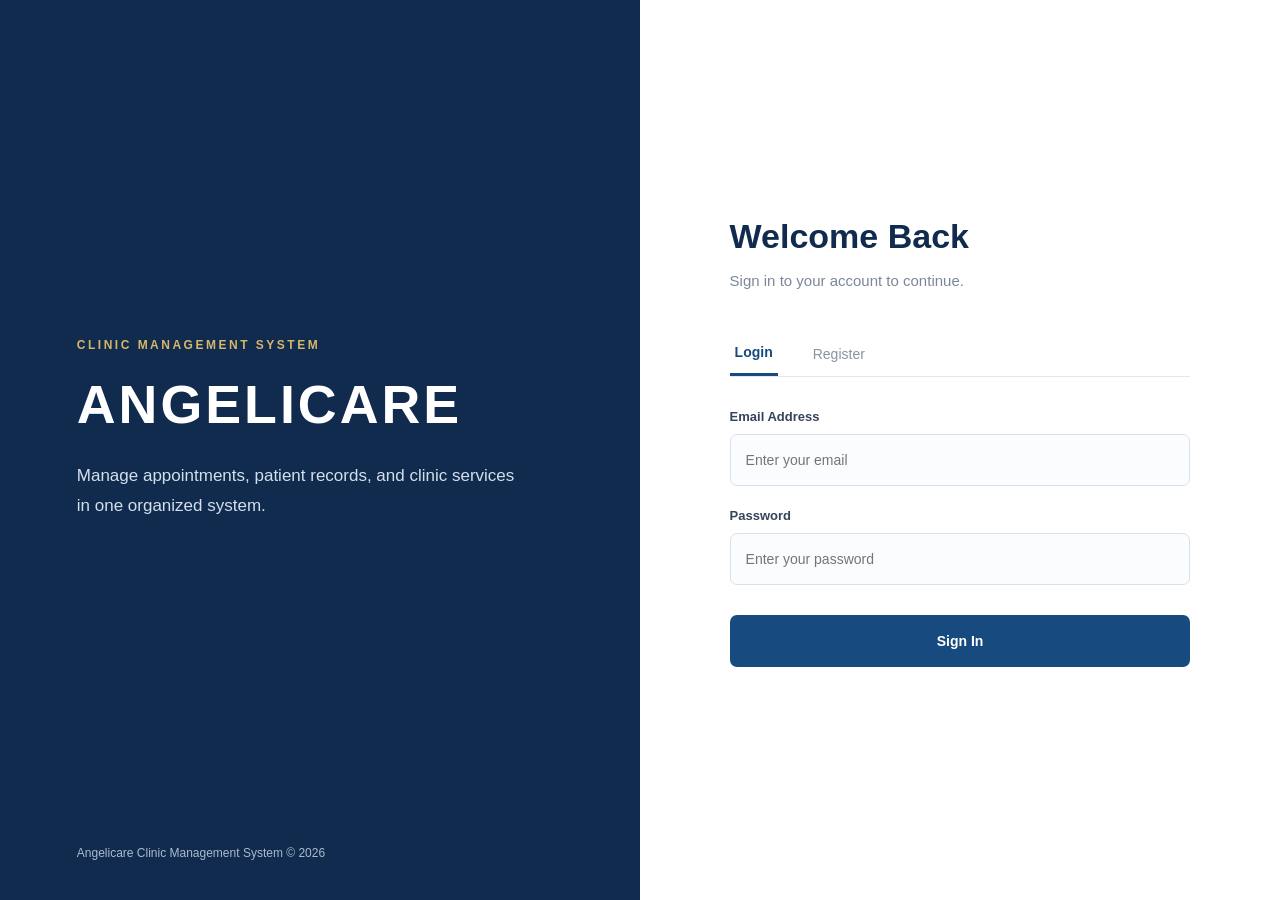
==== Finals_Clinic_System/wwwroot/index.html @ 84b3a0d1 "Create index.html" ====
﻿
<!DOCTYPE html>
<html lang="en">
<head>
    <meta charset="UTF-8">
    <meta name="viewport" content="width=device-width, initial-scale=1.0">
    <title>ANGELICARE | Clinic Management System</title>
    <link rel="stylesheet" href="css/auth.css?v=3">
</head>
<body>

    <main class="auth-container">
        <section class="brand-section">
            <div class="brand-content">
                <p class="brand-label">CLINIC MANAGEMENT SYSTEM</p>
                <h1>ANGELICARE</h1>
                <p class="brand-description">
                    Manage appointments, patient records, and clinic services
                    in one organized system.
                </p>
            </div>

            <p class="brand-footer">
                Angelicare Clinic Management System © 2026
            </p>
        </section>

        <section class="form-section">
            <div class="form-wrapper">

                <div class="form-heading">
                    <h2 id="formTitle">Welcome Back</h2>
                    <p id="formDescription">Sign in to your account to continue.</p>
                </div>

                <div class="form-tabs">
                    <button type="button" id="loginTab" class="tab active">
                        Login
                    </button>
                    <button type="button" id="registerTab" class="tab">
                        Register
                    </button>
                </div>

                <form id="loginForm">
                    <div class="form-group">
                        <label for="loginEmail">Email Address</label>
                        <input type="email"
                               id="loginEmail"
                               placeholder="Enter your email"
                               required>
                    </div>

                    <div class="form-group">
                        <label for="loginPassword">Password</label>
                        <input type="password"
                               id="loginPassword"
                               placeholder="Enter your password"
                               required>
                    </div>

                    <button type="submit" class="submit-button">
                        Sign In
                    </button>
                </form>

                <form id="registerForm" class="hidden">
                    <div class="form-group">
                        <label for="registerName">Full Name</label>
                        <input type="text"
                               id="registerName"
                               placeholder="Enter your full name"
                               required>
                    </div>

                    <div class="form-group">
                        <label for="registerStudentNumber">Student Number</label>
                        <input type="text"
                               id="registerStudentNumber"
                               placeholder="Enter your student number"
                               required>
                    </div>

                    <div class="form-group">
                        <label for="registerEmail">Email Address</label>
                        <input type="email"
                               id="registerEmail"
                               placeholder="Enter your email"
                               required>
                    </div>

                    <div class="form-group">
                        <label for="registerPassword">Password</label>
                        <input type="password"
                               id="registerPassword"
                               placeholder="At least 8 characters"
                               minlength="8"
                               required>
                    </div>

                    <button type="submit" class="submit-button">
                        Create Account
                    </button>
                </form>

                <p id="message" class="message"></p>

            </div>
        </section>
    </main>

    <script src="js/auth.js"></script>
</body>
</html>
---- Finals_Clinic_System/wwwroot/css/auth.css ----
﻿
* {
    margin: 0;
    padding: 0;
    box-sizing: border-box;
    font-family: Arial, Helvetica, sans-serif;
}

html,
body {
    width: 100%;
    min-height: 100%;
}

body {
    background: #ffffff;
    color: #1e293b;
    overflow-x: hidden;
}

.auth-container {
    position: fixed;
    inset: 0;
    display: grid;
    grid-template-columns: 50% 50%;
    width: 100vw;
    height: 100vh;
    height: 100dvh;
    background: #ffffff;
    overflow-y: auto;
    overflow-x: hidden;
}

.brand-section {
    position: relative;
    min-width: 0;
    min-height: 100vh;
    background: #102b4e;
    color: #ffffff;
    display: flex;
    align-items: center;
    justify-content: center;
    padding: 70px clamp(40px, 6vw, 105px) 110px;
}

.brand-content {
    width: 100%;
    max-width: 540px;
}

.brand-label {
    color: #d5b66b;
    font-size: 12px;
    font-weight: bold;
    letter-spacing: 2.5px;
    margin-bottom: 22px;
}

.brand-content h1 {
    font-size: clamp(38px, 4.2vw, 60px);
    font-weight: 700;
    letter-spacing: 3px;
    line-height: 1.15;
    margin-bottom: 25px;
}

.brand-description {
    max-width: 450px;
    color: #d4dfec;
    font-size: 17px;
    line-height: 1.8;
}

.brand-footer {
    position: absolute;
    bottom: 38px;
    left: clamp(40px, 6vw, 105px);
    color: #aabbd0;
    font-size: 12px;
    line-height: 1.5;
}

.form-section {
    min-width: 0;
    min-height: 100vh;
    background: #ffffff;
    display: flex;
    align-items: center;
    justify-content: center;
    padding: 60px clamp(45px, 7vw, 120px);
}

.form-wrapper {
    width: 100%;
    max-width: 465px;
}

.form-heading {
    margin-bottom: 38px;
}

    .form-heading h2 {
        color: #102b4e;
        font-size: 34px;
        font-weight: 700;
        line-height: 1.25;
        margin-bottom: 12px;
    }

    .form-heading p {
        color: #7b8798;
        font-size: 15px;
        line-height: 1.6;
    }

.form-tabs {
    display: flex;
    gap: 30px;
    border-bottom: 1px solid #e2e8f0;
    margin-bottom: 32px;
}

.tab {
    border: none;
    background: transparent;
    padding: 13px 5px;
    color: #8994a4;
    font-size: 14px;
    cursor: pointer;
}

    .tab.active {
        color: #174b80;
        font-weight: bold;
        border-bottom: 3px solid #174b80;
    }

.form-group {
    margin-bottom: 22px;
}

    .form-group label {
        display: block;
        font-size: 13px;
        font-weight: bold;
        color: #34445a;
        margin-bottom: 10px;
    }

    .form-group input {
        width: 100%;
        height: 52px;
        padding: 0 15px;
        border: 1px solid #d8e0e9;
        border-radius: 7px;
        outline: none;
        font-size: 14px;
        color: #1e293b;
        background: #fbfcfe;
        transition: border-color 0.2s, box-shadow 0.2s;
    }

        .form-group input:focus {
            border-color: #285b8e;
            box-shadow: 0 0 0 3px rgba(40, 91, 142, 0.10);
        }

.submit-button {
    width: 100%;
    height: 52px;
    border: none;
    border-radius: 7px;
    background: #174b80;
    color: #ffffff;
    font-size: 14px;
    font-weight: bold;
    cursor: pointer;
    margin-top: 8px;
    transition: background 0.2s;
}

    .submit-button:hover {
        background: #103a66;
    }

    .submit-button:disabled {
        opacity: 0.65;
        cursor: not-allowed;
    }

.message {
    margin-top: 18px;
    font-size: 13px;
    line-height: 1.5;
    text-align: center;
}

    .message.error {
        color: #c0392b;
    }

    .message.success {
        color: #218653;
    }

.hidden {
    display: none !important;
}

@media (max-width: 700px) {
    .auth-container {
        position: relative;
        display: flex;
        flex-direction: column;
        width: 100%;
        height: auto;
        min-height: 100vh;
        overflow: visible;
    }

    .brand-section {
        min-height: 310px;
        padding: 50px 30px 75px;
    }

    .brand-content {
        max-width: 100%;
    }

        .brand-content h1 {
            font-size: 39px;
        }

    .brand-description {
        font-size: 15px;
    }

    .brand-footer {
        left: 30px;
        bottom: 22px;
    }

    .form-section {
        min-height: 550px;
        padding: 50px 30px;
    }

    .form-wrapper {
        max-width: 100%;
    }

    .form-heading h2 {
        font-size: 29px;
    }
}
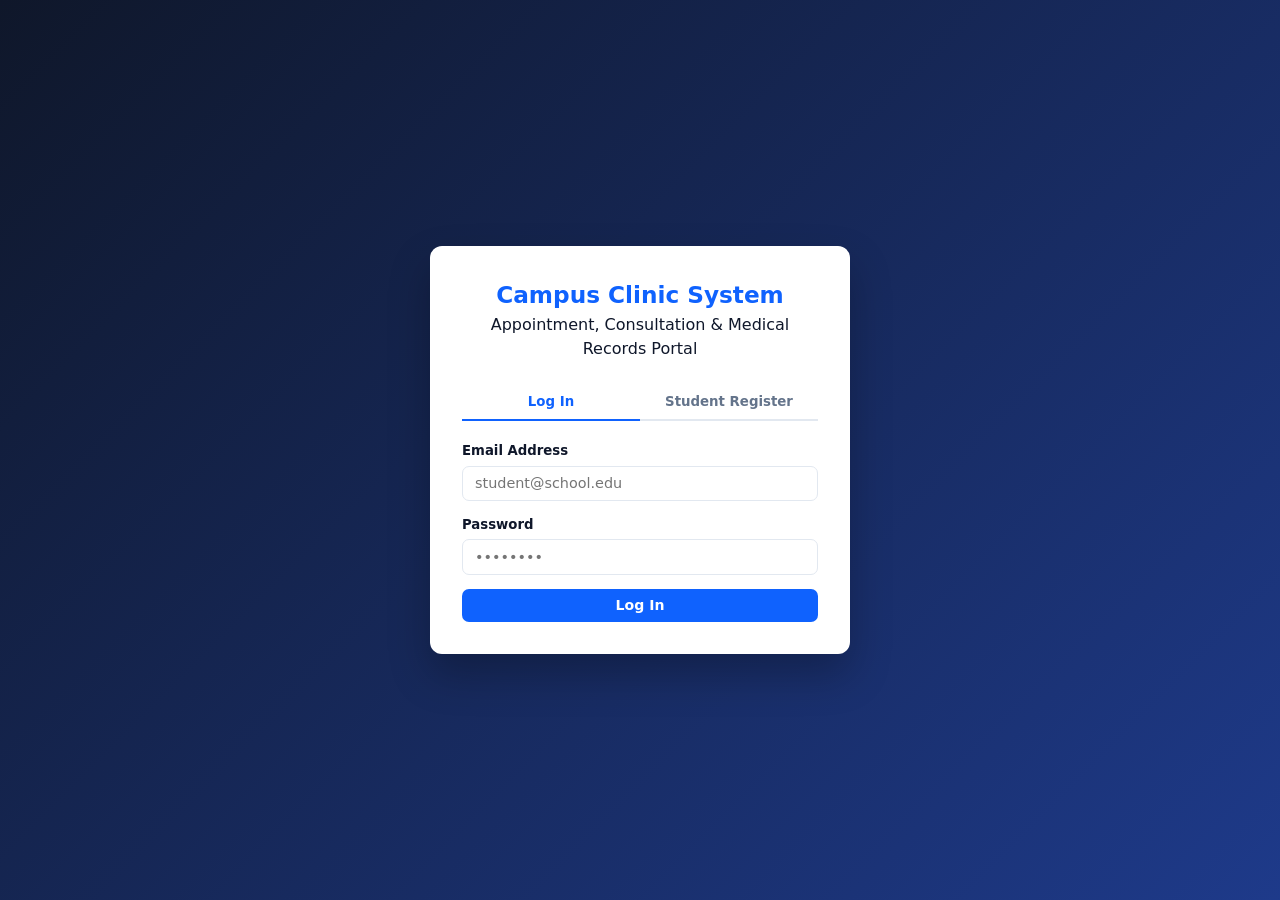
==== commit eb0ecae6: "frontend ui ay" ====
--- a/Finals_Clinic_System/wwwroot/index.html
+++ b/Finals_Clinic_System/wwwroot/index.html
@@ -1,114 +1,60 @@
-﻿
 <!DOCTYPE html>
 <html lang="en">
 <head>
-    <meta charset="UTF-8">
-    <meta name="viewport" content="width=device-width, initial-scale=1.0">
-    <title>ANGELICARE | Clinic Management System</title>
-    <link rel="stylesheet" href="css/auth.css?v=3">
+    <meta charset="UTF-8" />
+    <meta name="viewport" content="width=device-width, initial-scale=1.0" />
+    <title>Campus Clinic System — Sign In</title>
+    <link rel="stylesheet" href="css/styles.css" />
 </head>
-<body>
+<body class="auth-body">
+    <main class="auth-container">
+        <div class="auth-header">
+            <h1>Campus Clinic System</h1>
+            <p>Appointment, Consultation & Medical Records Portal</p>
+        </div>
 
-    <main class="auth-container">
-        <section class="brand-section">
-            <div class="brand-content">
-                <p class="brand-label">CLINIC MANAGEMENT SYSTEM</p>
-                <h1>ANGELICARE</h1>
-                <p class="brand-description">
-                    Manage appointments, patient records, and clinic services
-                    in one organized system.
-                </p>
+        <div class="tabs">
+            <button id="tab-login" class="tab-btn active" type="button">Log In</button>
+            <button id="tab-register" class="tab-btn" type="button">Student Register</button>
+        </div>
+
+        <div id="auth-alert" class="alert hidden"></div>
+
+        <!-- Login Form -->
+        <form id="login-form" class="card-form">
+            <div class="form-group">
+                <label for="login-email">Email Address</label>
+                <input id="login-email" type="email" required placeholder="student@school.edu" />
             </div>
+            <div class="form-group">
+                <label for="login-password">Password</label>
+                <input id="login-password" type="password" required placeholder="••••••••" />
+            </div>
+            <button type="submit" class="btn btn-primary full-width">Log In</button>
+        </form>
 
-            <p class="brand-footer">
-                Angelicare Clinic Management System © 2026
-            </p>
-        </section>
-
-        <section class="form-section">
-            <div class="form-wrapper">
-
-                <div class="form-heading">
-                    <h2 id="formTitle">Welcome Back</h2>
-                    <p id="formDescription">Sign in to your account to continue.</p>
-                </div>
-
-                <div class="form-tabs">
-                    <button type="button" id="loginTab" class="tab active">
-                        Login
-                    </button>
-                    <button type="button" id="registerTab" class="tab">
-                        Register
-                    </button>
-                </div>
-
-                <form id="loginForm">
-                    <div class="form-group">
-                        <label for="loginEmail">Email Address</label>
-                        <input type="email"
-                               id="loginEmail"
-                               placeholder="Enter your email"
-                               required>
-                    </div>
-
-                    <div class="form-group">
-                        <label for="loginPassword">Password</label>
-                        <input type="password"
-                               id="loginPassword"
-                               placeholder="Enter your password"
-                               required>
-                    </div>
-
-                    <button type="submit" class="submit-button">
-                        Sign In
-                    </button>
-                </form>
-
-                <form id="registerForm" class="hidden">
-                    <div class="form-group">
-                        <label for="registerName">Full Name</label>
-                        <input type="text"
-                               id="registerName"
-                               placeholder="Enter your full name"
-                               required>
-                    </div>
-
-                    <div class="form-group">
-                        <label for="registerStudentNumber">Student Number</label>
-                        <input type="text"
-                               id="registerStudentNumber"
-                               placeholder="Enter your student number"
-                               required>
-                    </div>
-
-                    <div class="form-group">
-                        <label for="registerEmail">Email Address</label>
-                        <input type="email"
-                               id="registerEmail"
-                               placeholder="Enter your email"
-                               required>
-                    </div>
-
-                    <div class="form-group">
-                        <label for="registerPassword">Password</label>
-                        <input type="password"
-                               id="registerPassword"
-                               placeholder="At least 8 characters"
-                               minlength="8"
-                               required>
-                    </div>
-
-                    <button type="submit" class="submit-button">
-                        Create Account
-                    </button>
-                </form>
-
-                <p id="message" class="message"></p>
-
+        <!-- Student Registration Form -->
+        <form id="register-form" class="card-form hidden">
+            <div class="form-group">
+                <label for="reg-name">Full Name</label>
+                <input id="reg-name" type="text" required placeholder="Juan Dela Cruz" />
             </div>
-        </section>
+            <div class="form-group">
+                <label for="reg-student-num">Student Number</label>
+                <input id="reg-student-num" type="text" required placeholder="2023-00123" />
+            </div>
+            <div class="form-group">
+                <label for="reg-email">Email Address</label>
+                <input id="reg-email" type="email" required placeholder="juan@school.edu" />
+            </div>
+            <div class="form-group">
+                <label for="reg-password">Password (min 8 characters)</label>
+                <input id="reg-password" type="password" minlength="8" required placeholder="••••••••" />
+            </div>
+            <button type="submit" class="btn btn-primary full-width">Create Student Account</button>
+        </form>
     </main>
 
-    <script src="js/auth.js"></script>
+    <script type="module" src="js/auth.js"></script>
 </body>
-</html>
+</html>
--- a/Finals_Clinic_System/wwwroot/css/styles.css
+++ b/Finals_Clinic_System/wwwroot/css/styles.css
@@ -0,0 +1,648 @@
+:root {
+    --primary: #0f62fe;
+    --primary-hover: #0353e9;
+    --primary-soft: #edf4ff;
+    --bg: #f3f6fa;
+    --surface: #ffffff;
+    --sidebar: #0f172a;
+    --sidebar-text: #cbd5e1;
+    --text: #0f172a;
+    --muted: #64748b;
+    --border: #e2e8f0;
+    --danger: #dc2626;
+    --success: #16a34a;
+}
+
+* {
+    box-sizing: border-box;
+    margin: 0;
+    padding: 0;
+    font-family: 'Segoe UI', system-ui, -apple-system, sans-serif;
+}
+
+body {
+    background: var(--bg);
+    color: var(--text);
+    line-height: 1.5;
+}
+
+.hidden {
+    display: none !important;
+}
+
+.mt-sm {
+    margin-top: 0.65rem;
+}
+
+.mt-1 {
+    margin-top: 1.25rem;
+}
+
+.mb-1 {
+    margin-bottom: 1rem;
+}
+
+.full-width {
+    width: 100%;
+}
+
+.muted {
+    color: var(--muted);
+    font-size: 0.88rem;
+}
+
+/* Auth Page */
+.auth-body {
+    display: flex;
+    align-items: center;
+    justify-content: center;
+    min-height: 100vh;
+    padding: 1rem;
+    background: linear-gradient(135deg, #0f172a 0%, #1e3a8a 100%);
+}
+
+.auth-container {
+    background: var(--surface);
+    width: 100%;
+    max-width: 420px;
+    padding: 2rem;
+    border-radius: 12px;
+    box-shadow: 0 20px 40px rgba(0,0,0,0.25);
+}
+
+.auth-header {
+    text-align: center;
+    margin-bottom: 1.5rem;
+}
+
+    .auth-header h1 {
+        font-size: 1.45rem;
+        color: var(--primary);
+    }
+
+.tabs {
+    display: flex;
+    border-bottom: 2px solid var(--border);
+    margin-bottom: 1.25rem;
+}
+
+.tab-btn {
+    flex: 1;
+    padding: 0.6rem;
+    border: none;
+    background: none;
+    font-weight: 600;
+    cursor: pointer;
+    color: var(--muted);
+}
+
+    .tab-btn.active {
+        color: var(--primary);
+        border-bottom: 2px solid var(--primary);
+        margin-bottom: -2px;
+    }
+
+/* App Shell & Sidebar */
+.app-shell {
+    display: flex;
+    min-height: 100vh;
+}
+
+.sidebar {
+    width: 250px;
+    background: var(--sidebar);
+    color: #fff;
+    display: flex;
+    flex-direction: column;
+    padding: 1.25rem;
+    flex-shrink: 0;
+}
+
+.sidebar-brand {
+    display: flex;
+    align-items: center;
+    gap: 0.75rem;
+    padding-bottom: 1.25rem;
+    border-bottom: 1px solid rgba(255,255,255,0.1);
+    margin-bottom: 1.25rem;
+}
+
+.brand-icon {
+    width: 36px;
+    height: 36px;
+    border-radius: 8px;
+    background: var(--primary);
+    display: flex;
+    align-items: center;
+    justify-content: center;
+    font-size: 1.4rem;
+    font-weight: 700;
+}
+
+.brand-sub {
+    display: block;
+    font-size: 0.75rem;
+    color: var(--sidebar-text);
+}
+
+.sidebar-nav {
+    display: flex;
+    flex-direction: column;
+    gap: 0.4rem;
+    flex: 1;
+}
+
+.nav-btn {
+    text-align: left;
+    background: transparent;
+    border: none;
+    color: var(--sidebar-text);
+    padding: 0.7rem 0.9rem;
+    border-radius: 8px;
+    cursor: pointer;
+    font-weight: 600;
+    font-size: 0.92rem;
+    transition: all 0.15s;
+}
+
+    .nav-btn:hover {
+        background: rgba(255,255,255,0.08);
+        color: #fff;
+    }
+
+    .nav-btn.active {
+        background: var(--primary);
+        color: #fff;
+    }
+
+.sidebar-footer {
+    border-top: 1px solid rgba(255,255,255,0.1);
+    padding-top: 1rem;
+}
+
+.user-card {
+    display: flex;
+    align-items: center;
+    gap: 0.7rem;
+}
+
+.avatar {
+    width: 38px;
+    height: 38px;
+    border-radius: 50%;
+    background: #1e293b;
+    border: 1px solid #334155;
+    display: flex;
+    align-items: center;
+    justify-content: center;
+    font-weight: 700;
+    color: #60a5fa;
+}
+
+.user-info strong {
+    display: block;
+    font-size: 0.9rem;
+}
+
+.sidebar .btn-outline {
+    border-color: #334155;
+    color: #e2e8f0;
+}
+
+    .sidebar .btn-outline:hover {
+        background: #1e293b;
+    }
+
+/* Main Area & Header */
+.main-area {
+    flex: 1;
+    padding: 1.75rem 2rem;
+    overflow-x: hidden;
+}
+
+.page-header {
+    display: flex;
+    justify-content: space-between;
+    align-items: center;
+    margin-bottom: 1.5rem;
+    flex-wrap: wrap;
+    gap: 1rem;
+}
+
+    .page-header h1 {
+        font-size: 1.5rem;
+    }
+
+/* KPI Strip */
+.kpi-grid {
+    display: grid;
+    grid-template-columns: repeat(auto-fit, minmax(190px, 1fr));
+    gap: 1rem;
+    margin-bottom: 1.5rem;
+}
+
+.kpi-card {
+    background: var(--surface);
+    border: 1px solid var(--border);
+    border-radius: 10px;
+    padding: 1rem 1.25rem;
+    box-shadow: 0 1px 3px rgba(0,0,0,0.03);
+}
+
+.kpi-label {
+    font-size: 0.8rem;
+    font-weight: 600;
+    color: var(--muted);
+    text-transform: uppercase;
+    letter-spacing: 0.03em;
+}
+
+.kpi-value {
+    font-size: 1.65rem;
+    font-weight: 700;
+    margin-top: 0.2rem;
+    color: var(--text);
+}
+
+/* Grids & Cards */
+.grid-2 {
+    display: grid;
+    grid-template-columns: repeat(auto-fit, minmax(420px, 1fr));
+    gap: 1.25rem;
+}
+
+.grid-2-sidebar {
+    display: grid;
+    grid-template-columns: 340px 1fr;
+    gap: 1.25rem;
+    align-items: start;
+}
+
+.card {
+    background: var(--surface);
+    border: 1px solid var(--border);
+    border-radius: 12px;
+    padding: 1.35rem;
+    box-shadow: 0 1px 4px rgba(0,0,0,0.03);
+}
+
+.card-head {
+    display: flex;
+    justify-content: space-between;
+    align-items: center;
+    gap: 0.75rem;
+    margin-bottom: 1rem;
+    padding-bottom: 0.75rem;
+    border-bottom: 1px solid var(--border);
+    flex-wrap: wrap;
+}
+
+.card h2 {
+    font-size: 1.1rem;
+}
+
+.inline-actions {
+    display: flex;
+    gap: 0.5rem;
+    align-items: center;
+}
+
+/* Interactive Time Slot Cards */
+.slot-grid {
+    display: grid;
+    grid-template-columns: repeat(auto-fill, minmax(165px, 1fr));
+    gap: 0.65rem;
+    max-height: 240px;
+    overflow-y: auto;
+    padding: 0.25rem;
+}
+
+.slot-card {
+    border: 1.5px solid var(--border);
+    border-radius: 8px;
+    padding: 0.7rem;
+    cursor: pointer;
+    background: #fff;
+    transition: all 0.15s;
+    text-align: left;
+}
+
+    .slot-card:hover {
+        border-color: var(--primary);
+        background: var(--primary-soft);
+        transform: translateY(-1px);
+    }
+
+    .slot-card.selected {
+        border-color: var(--primary);
+        background: var(--primary);
+        color: #fff;
+        box-shadow: 0 4px 12px rgba(15,98,254,0.25);
+    }
+
+    .slot-card .slot-date {
+        font-weight: 700;
+        font-size: 0.85rem;
+        display: block;
+    }
+
+    .slot-card .slot-time {
+        font-size: 0.8rem;
+        opacity: 0.9;
+    }
+
+.selected-slot-banner {
+    margin-top: 0.75rem;
+    padding: 0.65rem 0.85rem;
+    border-radius: 8px;
+    background: var(--primary-soft);
+    color: var(--primary);
+    font-weight: 600;
+    font-size: 0.88rem;
+    border: 1px dashed #93c5fd;
+}
+
+.empty-slot-box {
+    grid-column: 1 / -1;
+    padding: 1.25rem;
+    border-radius: 8px;
+    background: #fffbeb;
+    border: 1px solid #fde68a;
+    color: #92400e;
+    font-size: 0.88rem;
+}
+
+/* Forms & Buttons */
+.form-group {
+    margin-bottom: 0.85rem;
+}
+
+    .form-group label {
+        display: block;
+        font-size: 0.83rem;
+        font-weight: 600;
+        margin-bottom: 0.3rem;
+    }
+
+input, select, textarea {
+    width: 100%;
+    padding: 0.55rem 0.75rem;
+    border: 1px solid var(--border);
+    border-radius: 7px;
+    font-size: 0.9rem;
+    background: #fff;
+}
+
+    input:focus, select:focus, textarea:focus {
+        outline: 2px solid #bfdbfe;
+        border-color: var(--primary);
+    }
+
+.compact-input {
+    width: 190px;
+    padding: 0.4rem 0.65rem;
+    font-size: 0.85rem;
+}
+
+.compact-select {
+    width: auto;
+    padding: 0.4rem 0.65rem;
+    font-size: 0.85rem;
+}
+
+.inline-form {
+    display: flex;
+    gap: 0.5rem;
+}
+
+.btn {
+    padding: 0.55rem 1rem;
+    border: none;
+    border-radius: 7px;
+    font-weight: 600;
+    cursor: pointer;
+    font-size: 0.88rem;
+    transition: background 0.15s;
+}
+
+    .btn:disabled {
+        opacity: 0.5;
+        cursor: not-allowed;
+    }
+
+.btn-primary {
+    background: var(--primary);
+    color: #fff;
+}
+
+    .btn-primary:hover:not(:disabled) {
+        background: var(--primary-hover);
+    }
+
+.btn-outline {
+    background: #fff;
+    border: 1px solid var(--border);
+    color: var(--text);
+}
+
+    .btn-outline:hover {
+        background: #f8fafc;
+    }
+
+.btn-danger {
+    background: var(--danger);
+    color: #fff;
+}
+
+.btn-success {
+    background: var(--success);
+    color: #fff;
+}
+
+.btn-sm {
+    padding: 0.32rem 0.65rem;
+    font-size: 0.8rem;
+}
+
+/* Tables & Badges */
+.table-wrap {
+    overflow-x: auto;
+}
+
+table {
+    width: 100%;
+    border-collapse: collapse;
+    font-size: 0.88rem;
+}
+
+th, td {
+    text-align: left;
+    padding: 0.7rem 0.6rem;
+    border-bottom: 1px solid var(--border);
+    vertical-align: middle;
+}
+
+th {
+    background: #f8fafc;
+    font-weight: 600;
+    color: var(--muted);
+    font-size: 0.8rem;
+    text-transform: uppercase;
+}
+
+tbody tr:hover {
+    background: #f8fafc;
+}
+
+.badge {
+    display: inline-block;
+    padding: 0.22rem 0.6rem;
+    border-radius: 999px;
+    font-size: 0.76rem;
+    font-weight: 700;
+}
+
+.role-badge {
+    background: rgba(96,165,250,0.2);
+    color: #93c5fd;
+}
+
+.status-Booked, .status-Pending {
+    background: #fef3c7;
+    color: #92400e;
+}
+
+.status-Confirmed, .status-Active {
+    background: #dcfce7;
+    color: #166534;
+}
+
+.status-Completed {
+    background: #dbeafe;
+    color: #1e40af;
+}
+
+.status-Cancelled, .status-Inactive {
+    background: #fee2e2;
+    color: #991b1b;
+}
+
+/* Modals & Toasts */
+.modal-backdrop {
+    position: fixed;
+    inset: 0;
+    background: rgba(15,23,42,0.55);
+    display: flex;
+    align-items: center;
+    justify-content: center;
+    z-index: 1000;
+    padding: 1rem;
+}
+
+.modal-card {
+    background: #fff;
+    width: 100%;
+    max-width: 480px;
+    border-radius: 12px;
+    padding: 1.5rem;
+    box-shadow: 0 20px 40px rgba(0,0,0,0.2);
+}
+
+.modal-head {
+    display: flex;
+    justify-content: space-between;
+    align-items: center;
+    margin-bottom: 1rem;
+    padding-bottom: 0.65rem;
+    border-bottom: 1px solid var(--border);
+}
+
+.close-btn {
+    background: none;
+    border: none;
+    font-size: 1.5rem;
+    cursor: pointer;
+    color: var(--muted);
+}
+
+.toast-container {
+    position: fixed;
+    bottom: 1.25rem;
+    right: 1.25rem;
+    display: flex;
+    flex-direction: column;
+    gap: 0.5rem;
+    z-index: 1100;
+}
+
+.toast {
+    padding: 0.8rem 1.1rem;
+    border-radius: 8px;
+    color: #fff;
+    font-weight: 600;
+    font-size: 0.88rem;
+    box-shadow: 0 8px 20px rgba(0,0,0,0.18);
+    animation: slideIn 0.2s ease;
+}
+
+.toast-success {
+    background: #15803d;
+}
+
+.toast-error {
+    background: #b91c1c;
+}
+
+@keyframes slideIn {
+    from {
+        transform: translateY(12px);
+        opacity: 0;
+    }
+
+    to {
+        transform: translateY(0);
+        opacity: 1;
+    }
+}
+
+.alert {
+    padding: 0.75rem 1rem;
+    border-radius: 8px;
+    margin-bottom: 1rem;
+    font-weight: 500;
+    font-size: 0.9rem;
+}
+
+.alert-error {
+    background: #fee2e2;
+    color: var(--danger);
+    border: 1px solid #fecaca;
+}
+
+.alert-success {
+    background: #dcfce7;
+    color: var(--success);
+    border: 1px solid #bbf7d0;
+}
+
+.report-box {
+    background: #f8fafc;
+    padding: 1rem;
+    border-radius: 8px;
+    border: 1px solid var(--border);
+    font-size: 0.9rem;
+}
+
+@media (max-width: 900px) {
+    .app-shell {
+        flex-direction: column;
+    }
+
+    .sidebar {
+        width: 100%;
+    }
+
+    .grid-2-sidebar, .grid-2 {
+        grid-template-columns: 1fr;
+    }
+}
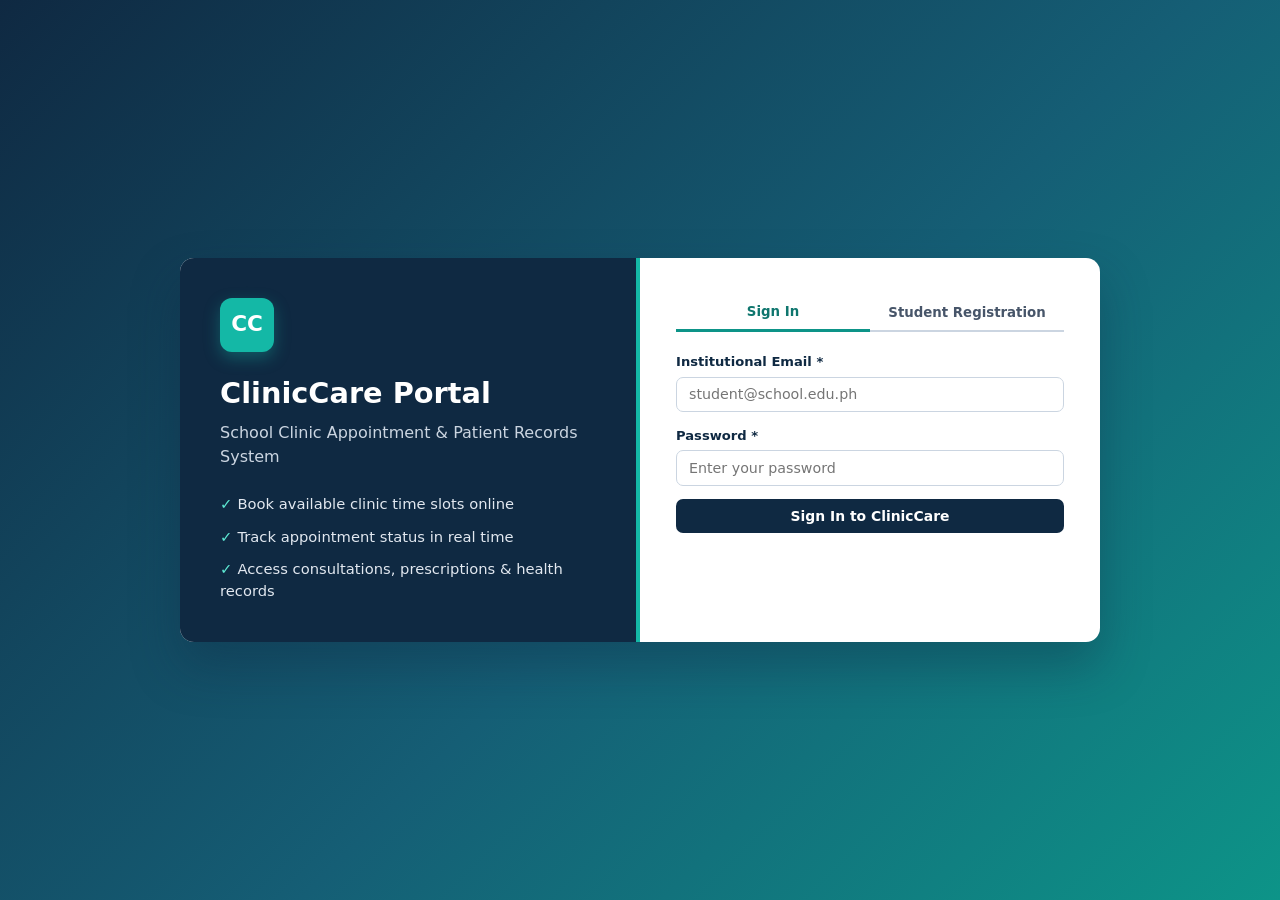
==== commit 9fc1c10b: "frontend code change much better ui and organized roles" ====
--- a/Finals_Clinic_System/wwwroot/index.html
+++ b/Finals_Clinic_System/wwwroot/index.html
@@ -1,60 +1,66 @@
-<!DOCTYPE html>
+﻿<!DOCTYPE html>
 <html lang="en">
 <head>
-    <meta charset="UTF-8" />
-    <meta name="viewport" content="width=device-width, initial-scale=1.0" />
-    <title>Campus Clinic System — Sign In</title>
-    <link rel="stylesheet" href="css/styles.css" />
+  <meta charset="UTF-8" />
+  <meta name="viewport" content="width=device-width, initial-scale=1.0" />
+  <title>ClinicCare — School Clinic Portal</title>
+  <link rel="stylesheet" href="css/styles.css" />
 </head>
 <body class="auth-body">
-    <main class="auth-container">
-        <div class="auth-header">
-            <h1>Campus Clinic System</h1>
-            <p>Appointment, Consultation & Medical Records Portal</p>
+  <div class="auth-shell">
+    <div class="auth-banner">
+      <div class="crest-badge">CC</div>
+      <h1>ClinicCare Portal</h1>
+      <p>School Clinic Appointment &amp; Patient Records System</p>
+      <ul class="feature-bullets">
+        <li>Book available clinic time slots online</li>
+        <li>Track appointment status in real time</li>
+        <li>Access consultations, prescriptions &amp; health records</li>
+      </ul>
+    </div>
+
+    <div class="auth-card">
+      <div class="tabs">
+        <button id="tab-login" class="tab-btn active" type="button">Sign In</button>
+        <button id="tab-register" class="tab-btn" type="button">Student Registration</button>
+      </div>
+
+      <div id="auth-alert" class="alert hidden"></div>
+
+      <form id="login-form">
+        <div class="form-group">
+          <label for="login-email">Institutional Email *</label>
+          <input id="login-email" type="email" required placeholder="student@school.edu.ph" />
         </div>
+        <div class="form-group">
+          <label for="login-password">Password *</label>
+          <input id="login-password" type="password" required placeholder="Enter your password" />
+        </div>
+        <button id="login-btn" type="submit" class="btn btn-primary full-width">Sign In to ClinicCare</button>
+      </form>
 
-        <div class="tabs">
-            <button id="tab-login" class="tab-btn active" type="button">Log In</button>
-            <button id="tab-register" class="tab-btn" type="button">Student Register</button>
+      <form id="register-form" class="hidden">
+        <div class="form-group">
+          <label for="reg-name">Full Name *</label>
+          <input id="reg-name" type="text" required placeholder="Juan Dela Cruz" />
         </div>
-
-        <div id="auth-alert" class="alert hidden"></div>
-
-        <!-- Login Form -->
-        <form id="login-form" class="card-form">
-            <div class="form-group">
-                <label for="login-email">Email Address</label>
-                <input id="login-email" type="email" required placeholder="student@school.edu" />
-            </div>
-            <div class="form-group">
-                <label for="login-password">Password</label>
-                <input id="login-password" type="password" required placeholder="••••••••" />
-            </div>
-            <button type="submit" class="btn btn-primary full-width">Log In</button>
-        </form>
-
-        <!-- Student Registration Form -->
-        <form id="register-form" class="card-form hidden">
-            <div class="form-group">
-                <label for="reg-name">Full Name</label>
-                <input id="reg-name" type="text" required placeholder="Juan Dela Cruz" />
-            </div>
-            <div class="form-group">
-                <label for="reg-student-num">Student Number</label>
-                <input id="reg-student-num" type="text" required placeholder="2023-00123" />
-            </div>
-            <div class="form-group">
-                <label for="reg-email">Email Address</label>
-                <input id="reg-email" type="email" required placeholder="juan@school.edu" />
-            </div>
-            <div class="form-group">
-                <label for="reg-password">Password (min 8 characters)</label>
-                <input id="reg-password" type="password" minlength="8" required placeholder="••••••••" />
-            </div>
-            <button type="submit" class="btn btn-primary full-width">Create Student Account</button>
-        </form>
-    </main>
-
-    <script type="module" src="js/auth.js"></script>
+        <div class="form-group">
+          <label for="reg-student-number">Student Number *</label>
+          <input id="reg-student-number" type="text" required placeholder="2026-00123" />
+        </div>
+        <div class="form-group">
+          <label for="reg-email">Institutional Email *</label>
+          <input id="reg-email" type="email" required placeholder="juan.delacruz@school.edu.ph" />
+        </div>
+        <div class="form-group">
+          <label for="reg-password">Password (min 8 characters) *</label>
+          <input id="reg-password" type="password" minlength="8" required placeholder="Create a strong password" />
+        </div>
+        <p class="muted mb-1">Public registration creates a Student account with a linked Patient profile.</p>
+        <button id="register-btn" type="submit" class="btn btn-primary full-width">Create Student Account</button>
+      </form>
+    </div>
+  </div>
+  <script type="module" src="js/auth.js"></script>
 </body>
-</html>+</html>
--- a/Finals_Clinic_System/wwwroot/css/styles.css
+++ b/Finals_Clinic_System/wwwroot/css/styles.css
@@ -1,648 +1,146 @@
-:root {
-    --primary: #0f62fe;
-    --primary-hover: #0353e9;
-    --primary-soft: #edf4ff;
-    --bg: #f3f6fa;
-    --surface: #ffffff;
-    --sidebar: #0f172a;
-    --sidebar-text: #cbd5e1;
-    --text: #0f172a;
-    --muted: #64748b;
-    --border: #e2e8f0;
-    --danger: #dc2626;
-    --success: #16a34a;
+﻿:root {
+  --navy: #0f2942;
+  --navy-soft: #1e3a5f;
+  --teal: #0d9488;
+  --teal-hover: #0f766e;
+  --teal-bright: #14b8a6;
+  --teal-soft: #f0fdfa;
+  --bg: #f1f5f9;
+  --surface: #ffffff;
+  --text: #0f172a;
+  --muted: #475569;
+  --border: #cbd5e1;
+  --danger: #dc2626;
+  --success: #15803d;
 }
 
-* {
-    box-sizing: border-box;
-    margin: 0;
-    padding: 0;
-    font-family: 'Segoe UI', system-ui, -apple-system, sans-serif;
-}
+* { box-sizing: border-box; margin: 0; padding: 0; font-family: 'Segoe UI', system-ui, -apple-system, sans-serif; }
+body { background: var(--bg); color: var(--text); line-height: 1.5; }
+.hidden { display: none !important; }
+.mt-sm { margin-top: 0.65rem; }
+.mt-1 { margin-top: 1.25rem; }
+.mb-1 { margin-bottom: 1rem; }
+.full-width { width: 100%; }
+.muted { color: var(--muted); font-size: 0.87rem; }
 
-body {
-    background: var(--bg);
-    color: var(--text);
-    line-height: 1.5;
-}
+/* Clinical Auth Screen */
+.auth-body { min-height: 100vh; display: flex; align-items: center; justify-content: center; padding: 1.5rem; background: linear-gradient(135deg, #0f2942 0%, #155e75 55%, #0d9488 100%); }
+.auth-shell { display: grid; grid-template-columns: 1fr 1fr; max-width: 920px; width: 100%; background: var(--surface); border-radius: 14px; overflow: hidden; box-shadow: 0 24px 48px rgba(15, 41, 66, 0.35); }
+.auth-banner { background: var(--navy); color: #fff; padding: 2.5rem; display: flex; flex-direction: column; justify-content: center; border-right: 4px solid var(--teal-bright); }
+.crest-badge { width: 54px; height: 54px; border-radius: 12px; background: var(--teal-bright); color: #ffffff; font-weight: 800; font-size: 1.35rem; display: flex; align-items: center; justify-content: center; margin-bottom: 1.25rem; box-shadow: 0 6px 16px rgba(20, 184, 166, 0.35); }
+.auth-banner h1 { font-size: 1.8rem; margin-bottom: 0.4rem; color: #fff; }
+.auth-banner p { color: #cbd5e1; margin-bottom: 1.5rem; }
+.feature-bullets { list-style: none; display: flex; flex-direction: column; gap: 0.65rem; font-size: 0.92rem; color: #e2e8f0; }
+.feature-bullets li::before { content: "✓ "; color: #5eead4; font-weight: 700; }
+.auth-card { padding: 2.25rem; }
+.tabs { display: flex; border-bottom: 2px solid var(--border); margin-bottom: 1.25rem; }
+.tab-btn { flex: 1; padding: 0.65rem; border: none; background: none; font-weight: 700; cursor: pointer; color: var(--muted); }
+.tab-btn.active { color: var(--teal-hover); border-bottom: 3px solid var(--teal); margin-bottom: -2px; }
 
-.hidden {
-    display: none !important;
-}
+/* Top Clinical Header Bar */
+.topbar { height: 62px; background: var(--navy); color: #fff; border-bottom: 3px solid var(--teal-bright); padding: 0 1.5rem; display: flex; align-items: center; justify-content: space-between; position: sticky; top: 0; z-index: 50; }
+.topbar-left { display: flex; align-items: center; gap: 0.75rem; }
+.crest-sm { width: 34px; height: 34px; border-radius: 8px; background: var(--teal-bright); color: #ffffff; font-weight: 800; display: flex; align-items: center; justify-content: center; }
+.topbar-title { display: block; font-size: 1.05rem; line-height: 1.1; }
+.topbar-sub { font-size: 0.75rem; color: #94a3b8; }
+.topbar-right { display: flex; align-items: center; gap: 0.65rem; }
+.user-pill { display: flex; align-items: center; gap: 0.5rem; background: var(--navy-soft); padding: 0.3rem 0.75rem; border-radius: 999px; font-size: 0.85rem; border: 1px solid rgba(255,255,255,0.12); }
 
-.mt-sm {
-    margin-top: 0.65rem;
-}
+/* Workspace Shell */
+.app-shell { display: flex; min-height: calc(100vh - 62px); }
+.sidebar { width: 245px; background: #ffffff; border-right: 1px solid var(--border); padding: 1.25rem 0.85rem; flex-shrink: 0; }
+.sidebar-section-label { font-size: 0.72rem; font-weight: 700; color: var(--muted); letter-spacing: 0.06em; padding: 0 0.75rem 0.65rem; }
+.sidebar-nav { display: flex; flex-direction: column; gap: 0.35rem; }
+.nav-btn { text-align: left; background: transparent; border: none; color: var(--text); padding: 0.7rem 0.85rem; border-radius: 8px; cursor: pointer; font-weight: 600; font-size: 0.9rem; transition: all 0.15s; border-left: 3px solid transparent; }
+.nav-btn:hover { background: #f8fafc; }
+.nav-btn.active { background: var(--teal-soft); color: var(--teal-hover); border-left-color: var(--teal); }
 
-.mt-1 {
-    margin-top: 1.25rem;
-}
+.main-area { flex: 1; padding: 1.5rem 2rem; overflow-x: hidden; }
+.page-header { margin-bottom: 1.25rem; }
+.page-header h1 { font-size: 1.45rem; color: var(--navy); }
 
-.mb-1 {
-    margin-bottom: 1rem;
-}
-
-.full-width {
-    width: 100%;
-}
-
-.muted {
-    color: var(--muted);
-    font-size: 0.88rem;
-}
-
-/* Auth Page */
-.auth-body {
-    display: flex;
-    align-items: center;
-    justify-content: center;
-    min-height: 100vh;
-    padding: 1rem;
-    background: linear-gradient(135deg, #0f172a 0%, #1e3a8a 100%);
-}
-
-.auth-container {
-    background: var(--surface);
-    width: 100%;
-    max-width: 420px;
-    padding: 2rem;
-    border-radius: 12px;
-    box-shadow: 0 20px 40px rgba(0,0,0,0.25);
-}
-
-.auth-header {
-    text-align: center;
-    margin-bottom: 1.5rem;
-}
-
-    .auth-header h1 {
-        font-size: 1.45rem;
-        color: var(--primary);
-    }
-
-.tabs {
-    display: flex;
-    border-bottom: 2px solid var(--border);
-    margin-bottom: 1.25rem;
-}
-
-.tab-btn {
-    flex: 1;
-    padding: 0.6rem;
-    border: none;
-    background: none;
-    font-weight: 600;
-    cursor: pointer;
-    color: var(--muted);
-}
-
-    .tab-btn.active {
-        color: var(--primary);
-        border-bottom: 2px solid var(--primary);
-        margin-bottom: -2px;
-    }
-
-/* App Shell & Sidebar */
-.app-shell {
-    display: flex;
-    min-height: 100vh;
-}
-
-.sidebar {
-    width: 250px;
-    background: var(--sidebar);
-    color: #fff;
-    display: flex;
-    flex-direction: column;
-    padding: 1.25rem;
-    flex-shrink: 0;
-}
-
-.sidebar-brand {
-    display: flex;
-    align-items: center;
-    gap: 0.75rem;
-    padding-bottom: 1.25rem;
-    border-bottom: 1px solid rgba(255,255,255,0.1);
-    margin-bottom: 1.25rem;
-}
-
-.brand-icon {
-    width: 36px;
-    height: 36px;
-    border-radius: 8px;
-    background: var(--primary);
-    display: flex;
-    align-items: center;
-    justify-content: center;
-    font-size: 1.4rem;
-    font-weight: 700;
-}
-
-.brand-sub {
-    display: block;
-    font-size: 0.75rem;
-    color: var(--sidebar-text);
-}
-
-.sidebar-nav {
-    display: flex;
-    flex-direction: column;
-    gap: 0.4rem;
-    flex: 1;
-}
-
-.nav-btn {
-    text-align: left;
-    background: transparent;
-    border: none;
-    color: var(--sidebar-text);
-    padding: 0.7rem 0.9rem;
-    border-radius: 8px;
-    cursor: pointer;
-    font-weight: 600;
-    font-size: 0.92rem;
-    transition: all 0.15s;
-}
-
-    .nav-btn:hover {
-        background: rgba(255,255,255,0.08);
-        color: #fff;
-    }
-
-    .nav-btn.active {
-        background: var(--primary);
-        color: #fff;
-    }
-
-.sidebar-footer {
-    border-top: 1px solid rgba(255,255,255,0.1);
-    padding-top: 1rem;
-}
-
-.user-card {
-    display: flex;
-    align-items: center;
-    gap: 0.7rem;
-}
-
-.avatar {
-    width: 38px;
-    height: 38px;
-    border-radius: 50%;
-    background: #1e293b;
-    border: 1px solid #334155;
-    display: flex;
-    align-items: center;
-    justify-content: center;
-    font-weight: 700;
-    color: #60a5fa;
-}
-
-.user-info strong {
-    display: block;
-    font-size: 0.9rem;
-}
-
-.sidebar .btn-outline {
-    border-color: #334155;
-    color: #e2e8f0;
-}
-
-    .sidebar .btn-outline:hover {
-        background: #1e293b;
-    }
-
-/* Main Area & Header */
-.main-area {
-    flex: 1;
-    padding: 1.75rem 2rem;
-    overflow-x: hidden;
-}
-
-.page-header {
-    display: flex;
-    justify-content: space-between;
-    align-items: center;
-    margin-bottom: 1.5rem;
-    flex-wrap: wrap;
-    gap: 1rem;
-}
-
-    .page-header h1 {
-        font-size: 1.5rem;
-    }
-
-/* KPI Strip */
-.kpi-grid {
-    display: grid;
-    grid-template-columns: repeat(auto-fit, minmax(190px, 1fr));
-    gap: 1rem;
-    margin-bottom: 1.5rem;
-}
-
-.kpi-card {
-    background: var(--surface);
-    border: 1px solid var(--border);
-    border-radius: 10px;
-    padding: 1rem 1.25rem;
-    box-shadow: 0 1px 3px rgba(0,0,0,0.03);
-}
-
-.kpi-label {
-    font-size: 0.8rem;
-    font-weight: 600;
-    color: var(--muted);
-    text-transform: uppercase;
-    letter-spacing: 0.03em;
-}
-
-.kpi-value {
-    font-size: 1.65rem;
-    font-weight: 700;
-    margin-top: 0.2rem;
-    color: var(--text);
-}
+/* KPI Cards */
+.kpi-grid { display: grid; grid-template-columns: repeat(auto-fit, minmax(180px, 1fr)); gap: 1rem; margin-bottom: 1.35rem; }
+.kpi-card { background: var(--surface); border: 1px solid var(--border); border-top: 3px solid var(--teal); border-radius: 10px; padding: 0.95rem 1.15rem; box-shadow: 0 1px 3px rgba(15, 23, 42, 0.04); }
+.kpi-label { font-size: 0.78rem; font-weight: 700; color: var(--muted); text-transform: uppercase; }
+.kpi-value { font-size: 1.6rem; font-weight: 800; margin-top: 0.15rem; color: var(--navy); }
 
 /* Grids & Cards */
-.grid-2 {
-    display: grid;
-    grid-template-columns: repeat(auto-fit, minmax(420px, 1fr));
-    gap: 1.25rem;
-}
-
-.grid-2-sidebar {
-    display: grid;
-    grid-template-columns: 340px 1fr;
-    gap: 1.25rem;
-    align-items: start;
-}
-
-.card {
-    background: var(--surface);
-    border: 1px solid var(--border);
-    border-radius: 12px;
-    padding: 1.35rem;
-    box-shadow: 0 1px 4px rgba(0,0,0,0.03);
-}
-
-.card-head {
-    display: flex;
-    justify-content: space-between;
-    align-items: center;
-    gap: 0.75rem;
-    margin-bottom: 1rem;
-    padding-bottom: 0.75rem;
-    border-bottom: 1px solid var(--border);
-    flex-wrap: wrap;
-}
-
-.card h2 {
-    font-size: 1.1rem;
-}
-
-.inline-actions {
-    display: flex;
-    gap: 0.5rem;
-    align-items: center;
-}
+.grid-2 { display: grid; grid-template-columns: repeat(auto-fit, minmax(420px, 1fr)); gap: 1.25rem; }
+.grid-2-sidebar { display: grid; grid-template-columns: 330px 1fr; gap: 1.25rem; align-items: start; }
+.card { background: var(--surface); border: 1px solid var(--border); border-radius: 10px; padding: 1.25rem; box-shadow: 0 1px 4px rgba(15, 23, 42, 0.04); }
+.card-head { display: flex; justify-content: space-between; align-items: center; gap: 0.75rem; margin-bottom: 1rem; padding-bottom: 0.7rem; border-bottom: 1px solid var(--border); flex-wrap: wrap; }
+.card h2 { font-size: 1.08rem; color: var(--navy); }
+.inline-actions { display: flex; gap: 0.5rem; align-items: center; }
 
 /* Interactive Time Slot Cards */
-.slot-grid {
-    display: grid;
-    grid-template-columns: repeat(auto-fill, minmax(165px, 1fr));
-    gap: 0.65rem;
-    max-height: 240px;
-    overflow-y: auto;
-    padding: 0.25rem;
-}
-
-.slot-card {
-    border: 1.5px solid var(--border);
-    border-radius: 8px;
-    padding: 0.7rem;
-    cursor: pointer;
-    background: #fff;
-    transition: all 0.15s;
-    text-align: left;
-}
-
-    .slot-card:hover {
-        border-color: var(--primary);
-        background: var(--primary-soft);
-        transform: translateY(-1px);
-    }
-
-    .slot-card.selected {
-        border-color: var(--primary);
-        background: var(--primary);
-        color: #fff;
-        box-shadow: 0 4px 12px rgba(15,98,254,0.25);
-    }
-
-    .slot-card .slot-date {
-        font-weight: 700;
-        font-size: 0.85rem;
-        display: block;
-    }
-
-    .slot-card .slot-time {
-        font-size: 0.8rem;
-        opacity: 0.9;
-    }
-
-.selected-slot-banner {
-    margin-top: 0.75rem;
-    padding: 0.65rem 0.85rem;
-    border-radius: 8px;
-    background: var(--primary-soft);
-    color: var(--primary);
-    font-weight: 600;
-    font-size: 0.88rem;
-    border: 1px dashed #93c5fd;
-}
-
-.empty-slot-box {
-    grid-column: 1 / -1;
-    padding: 1.25rem;
-    border-radius: 8px;
-    background: #fffbeb;
-    border: 1px solid #fde68a;
-    color: #92400e;
-    font-size: 0.88rem;
-}
+.slot-grid { display: grid; grid-template-columns: repeat(auto-fill, minmax(160px, 1fr)); gap: 0.6rem; max-height: 230px; overflow-y: auto; padding: 0.2rem; }
+.slot-card { border: 1.5px solid var(--border); border-radius: 8px; padding: 0.65rem; cursor: pointer; background: #fff; text-align: left; transition: all 0.15s; }
+.slot-card:hover { border-color: var(--teal); background: var(--teal-soft); }
+.slot-card.selected { border-color: var(--navy); background: var(--navy); color: #fff; }
+.slot-card .slot-date { font-weight: 700; font-size: 0.85rem; display: block; }
+.slot-card .slot-time { font-size: 0.8rem; color: var(--teal-hover); font-weight: 600; }
+.slot-card.selected .slot-time { color: #5eead4; }
+.selected-slot-banner { margin-top: 0.75rem; padding: 0.6rem 0.85rem; border-radius: 8px; background: var(--teal-soft); color: var(--teal-hover); font-weight: 600; font-size: 0.87rem; border: 1px dashed var(--teal); }
+.empty-slot-box { grid-column: 1 / -1; padding: 1rem; border-radius: 8px; background: #eff6ff; border: 1px solid #bfdbfe; color: #1e40af; font-size: 0.86rem; }
+.mini-slot-list { display: flex; flex-direction: column; gap: 0.4rem; max-height: 180px; overflow-y: auto; }
+.mini-slot-item { padding: 0.45rem 0.65rem; background: #f8fafc; border: 1px solid var(--border); border-radius: 6px; font-size: 0.82rem; display: flex; justify-content: space-between; }
 
 /* Forms & Buttons */
-.form-group {
-    margin-bottom: 0.85rem;
-}
-
-    .form-group label {
-        display: block;
-        font-size: 0.83rem;
-        font-weight: 600;
-        margin-bottom: 0.3rem;
-    }
-
-input, select, textarea {
-    width: 100%;
-    padding: 0.55rem 0.75rem;
-    border: 1px solid var(--border);
-    border-radius: 7px;
-    font-size: 0.9rem;
-    background: #fff;
-}
-
-    input:focus, select:focus, textarea:focus {
-        outline: 2px solid #bfdbfe;
-        border-color: var(--primary);
-    }
-
-.compact-input {
-    width: 190px;
-    padding: 0.4rem 0.65rem;
-    font-size: 0.85rem;
-}
-
-.compact-select {
-    width: auto;
-    padding: 0.4rem 0.65rem;
-    font-size: 0.85rem;
-}
-
-.inline-form {
-    display: flex;
-    gap: 0.5rem;
-}
-
-.btn {
-    padding: 0.55rem 1rem;
-    border: none;
-    border-radius: 7px;
-    font-weight: 600;
-    cursor: pointer;
-    font-size: 0.88rem;
-    transition: background 0.15s;
-}
-
-    .btn:disabled {
-        opacity: 0.5;
-        cursor: not-allowed;
-    }
-
-.btn-primary {
-    background: var(--primary);
-    color: #fff;
-}
-
-    .btn-primary:hover:not(:disabled) {
-        background: var(--primary-hover);
-    }
-
-.btn-outline {
-    background: #fff;
-    border: 1px solid var(--border);
-    color: var(--text);
-}
-
-    .btn-outline:hover {
-        background: #f8fafc;
-    }
-
-.btn-danger {
-    background: var(--danger);
-    color: #fff;
-}
-
-.btn-success {
-    background: var(--success);
-    color: #fff;
-}
-
-.btn-sm {
-    padding: 0.32rem 0.65rem;
-    font-size: 0.8rem;
-}
+.form-group { margin-bottom: 0.85rem; }
+.form-group label { display: block; font-size: 0.82rem; font-weight: 600; margin-bottom: 0.28rem; color: var(--navy); }
+input, select, textarea { width: 100%; padding: 0.55rem 0.75rem; border: 1px solid var(--border); border-radius: 7px; font-size: 0.89rem; background: #fff; }
+input:focus, select:focus, textarea:focus { outline: 2px solid #99f6e4; border-color: var(--teal); }
+.compact-input { width: 195px; padding: 0.4rem 0.65rem; font-size: 0.84rem; }
+.compact-select { width: auto; padding: 0.4rem 0.65rem; font-size: 0.84rem; }
+.inline-form { display: flex; gap: 0.5rem; flex-wrap: wrap; }
+.btn { padding: 0.55rem 1rem; border: none; border-radius: 7px; font-weight: 600; cursor: pointer; font-size: 0.87rem; transition: all 0.15s; }
+.btn:disabled { opacity: 0.5; cursor: not-allowed; }
+.btn-primary { background: var(--navy); color: #fff; }
+.btn-primary:hover:not(:disabled) { background: var(--navy-soft); }
+.btn-gold { background: var(--teal); color: #ffffff; font-weight: 700; }
+.btn-gold:hover { background: var(--teal-hover); }
+.btn-outline { background: #fff; border: 1px solid var(--border); color: var(--text); }
+.btn-outline:hover { background: #f8fafc; }
+.btn-outline-light { background: transparent; border: 1px solid rgba(255,255,255,0.35); color: #fff; }
+.btn-outline-light:hover { background: var(--navy-soft); }
+.btn-danger { background: var(--danger); color: #fff; }
+.btn-success { background: var(--success); color: #fff; }
+.btn-sm { padding: 0.32rem 0.62rem; font-size: 0.79rem; }
 
 /* Tables & Badges */
-.table-wrap {
-    overflow-x: auto;
-}
+.table-wrap { overflow-x: auto; }
+table { width: 100%; border-collapse: collapse; font-size: 0.87rem; }
+th, td { text-align: left; padding: 0.68rem 0.6rem; border-bottom: 1px solid var(--border); vertical-align: middle; }
+th { background: #f8fafc; font-weight: 700; color: var(--muted); font-size: 0.78rem; text-transform: uppercase; }
+tbody tr:hover { background: #f8fafc; }
+.badge { display: inline-block; padding: 0.2rem 0.58rem; border-radius: 999px; font-size: 0.75rem; font-weight: 700; }
+.role-badge { background: var(--teal-bright); color: #ffffff; }
+.status-Booked, .status-Pending { background: #fef3c7; color: #92400e; }
+.status-Confirmed, .status-Active { background: #dcfce7; color: #166534; }
+.status-Completed { background: #dbeafe; color: #1e40af; }
+.status-Cancelled, .status-Inactive { background: #fee2e2; color: #991b1b; }
 
-table {
-    width: 100%;
-    border-collapse: collapse;
-    font-size: 0.88rem;
-}
-
-th, td {
-    text-align: left;
-    padding: 0.7rem 0.6rem;
-    border-bottom: 1px solid var(--border);
-    vertical-align: middle;
-}
-
-th {
-    background: #f8fafc;
-    font-weight: 600;
-    color: var(--muted);
-    font-size: 0.8rem;
-    text-transform: uppercase;
-}
-
-tbody tr:hover {
-    background: #f8fafc;
-}
-
-.badge {
-    display: inline-block;
-    padding: 0.22rem 0.6rem;
-    border-radius: 999px;
-    font-size: 0.76rem;
-    font-weight: 700;
-}
-
-.role-badge {
-    background: rgba(96,165,250,0.2);
-    color: #93c5fd;
-}
-
-.status-Booked, .status-Pending {
-    background: #fef3c7;
-    color: #92400e;
-}
-
-.status-Confirmed, .status-Active {
-    background: #dcfce7;
-    color: #166534;
-}
-
-.status-Completed {
-    background: #dbeafe;
-    color: #1e40af;
-}
-
-.status-Cancelled, .status-Inactive {
-    background: #fee2e2;
-    color: #991b1b;
-}
+.profile-grid { display: grid; grid-template-columns: repeat(auto-fit, minmax(180px, 1fr)); gap: 0.75rem; }
+.profile-item { background: #f8fafc; padding: 0.65rem 0.85rem; border-radius: 8px; border: 1px solid var(--border); }
 
 /* Modals & Toasts */
-.modal-backdrop {
-    position: fixed;
-    inset: 0;
-    background: rgba(15,23,42,0.55);
-    display: flex;
-    align-items: center;
-    justify-content: center;
-    z-index: 1000;
-    padding: 1rem;
+.modal-backdrop { position: fixed; inset: 0; background: rgba(15, 23, 42, 0.6); display: flex; align-items: center; justify-content: center; z-index: 1000; padding: 1rem; }
+.modal-card { background: #fff; width: 100%; max-width: 490px; border-radius: 12px; padding: 1.4rem; border-top: 4px solid var(--teal); box-shadow: 0 20px 40px rgba(15, 23, 42, 0.25); }
+.modal-head { display: flex; justify-content: space-between; align-items: center; margin-bottom: 1rem; padding-bottom: 0.6rem; border-bottom: 1px solid var(--border); }
+.close-btn { background: none; border: none; font-size: 1.5rem; cursor: pointer; color: var(--muted); }
+.toast-container { position: fixed; bottom: 1.25rem; right: 1.25rem; display: flex; flex-direction: column; gap: 0.5rem; z-index: 1100; }
+.toast { padding: 0.78rem 1.1rem; border-radius: 8px; color: #fff; font-weight: 600; font-size: 0.87rem; box-shadow: 0 8px 20px rgba(15, 23, 42, 0.2); }
+.toast-success { background: #15803d; }
+.toast-error { background: #b91c1c; }
+
+.alert { padding: 0.75rem 1rem; border-radius: 8px; margin-bottom: 1rem; font-weight: 500; font-size: 0.89rem; }
+.alert-error { background: #fee2e2; color: var(--danger); border: 1px solid #fecaca; }
+.alert-success { background: #dcfce7; color: var(--success); border: 1px solid #bbf7d0; }
+.report-box { background: #f8fafc; padding: 1rem; border-radius: 8px; border: 1px solid var(--border); font-size: 0.89rem; }
+
+@media (max-width: 860px) {
+  .auth-shell, .grid-2-sidebar, .grid-2 { grid-template-columns: 1fr; }
+  .app-shell { flex-direction: column; }
+  .sidebar { width: 100%; border-right: none; border-bottom: 1px solid var(--border); }
 }
-
-.modal-card {
-    background: #fff;
-    width: 100%;
-    max-width: 480px;
-    border-radius: 12px;
-    padding: 1.5rem;
-    box-shadow: 0 20px 40px rgba(0,0,0,0.2);
-}
-
-.modal-head {
-    display: flex;
-    justify-content: space-between;
-    align-items: center;
-    margin-bottom: 1rem;
-    padding-bottom: 0.65rem;
-    border-bottom: 1px solid var(--border);
-}
-
-.close-btn {
-    background: none;
-    border: none;
-    font-size: 1.5rem;
-    cursor: pointer;
-    color: var(--muted);
-}
-
-.toast-container {
-    position: fixed;
-    bottom: 1.25rem;
-    right: 1.25rem;
-    display: flex;
-    flex-direction: column;
-    gap: 0.5rem;
-    z-index: 1100;
-}
-
-.toast {
-    padding: 0.8rem 1.1rem;
-    border-radius: 8px;
-    color: #fff;
-    font-weight: 600;
-    font-size: 0.88rem;
-    box-shadow: 0 8px 20px rgba(0,0,0,0.18);
-    animation: slideIn 0.2s ease;
-}
-
-.toast-success {
-    background: #15803d;
-}
-
-.toast-error {
-    background: #b91c1c;
-}
-
-@keyframes slideIn {
-    from {
-        transform: translateY(12px);
-        opacity: 0;
-    }
-
-    to {
-        transform: translateY(0);
-        opacity: 1;
-    }
-}
-
-.alert {
-    padding: 0.75rem 1rem;
-    border-radius: 8px;
-    margin-bottom: 1rem;
-    font-weight: 500;
-    font-size: 0.9rem;
-}
-
-.alert-error {
-    background: #fee2e2;
-    color: var(--danger);
-    border: 1px solid #fecaca;
-}
-
-.alert-success {
-    background: #dcfce7;
-    color: var(--success);
-    border: 1px solid #bbf7d0;
-}
-
-.report-box {
-    background: #f8fafc;
-    padding: 1rem;
-    border-radius: 8px;
-    border: 1px solid var(--border);
-    font-size: 0.9rem;
-}
-
-@media (max-width: 900px) {
-    .app-shell {
-        flex-direction: column;
-    }
-
-    .sidebar {
-        width: 100%;
-    }
-
-    .grid-2-sidebar, .grid-2 {
-        grid-template-columns: 1fr;
-    }
-}
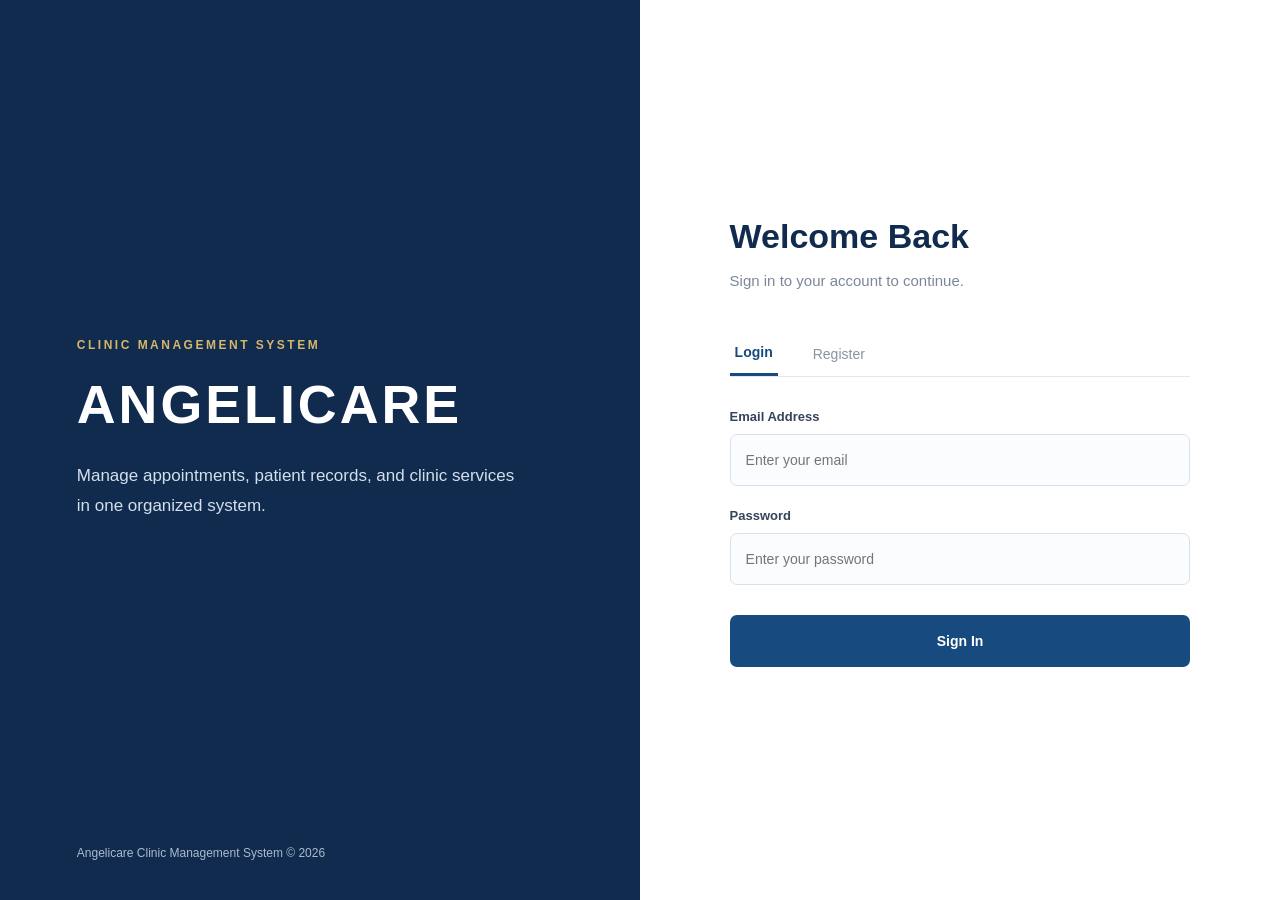
==== commit 607c0339: "Merge pull request #1 from JohnRabino/LKC_FINALIZATION Lkc finalization" ====
--- a/Finals_Clinic_System/wwwroot/index.html
+++ b/Finals_Clinic_System/wwwroot/index.html
@@ -1,66 +1,114 @@
-﻿<!DOCTYPE html>
+﻿
+<!DOCTYPE html>
 <html lang="en">
 <head>
-  <meta charset="UTF-8" />
-  <meta name="viewport" content="width=device-width, initial-scale=1.0" />
-  <title>ClinicCare — School Clinic Portal</title>
-  <link rel="stylesheet" href="css/styles.css" />
+    <meta charset="UTF-8">
+    <meta name="viewport" content="width=device-width, initial-scale=1.0">
+    <title>ANGELICARE | Clinic Management System</title>
+    <link rel="stylesheet" href="css/auth.css?v=3">
 </head>
-<body class="auth-body">
-  <div class="auth-shell">
-    <div class="auth-banner">
-      <div class="crest-badge">CC</div>
-      <h1>ClinicCare Portal</h1>
-      <p>School Clinic Appointment &amp; Patient Records System</p>
-      <ul class="feature-bullets">
-        <li>Book available clinic time slots online</li>
-        <li>Track appointment status in real time</li>
-        <li>Access consultations, prescriptions &amp; health records</li>
-      </ul>
-    </div>
+<body>
 
-    <div class="auth-card">
-      <div class="tabs">
-        <button id="tab-login" class="tab-btn active" type="button">Sign In</button>
-        <button id="tab-register" class="tab-btn" type="button">Student Registration</button>
-      </div>
+    <main class="auth-container">
+        <section class="brand-section">
+            <div class="brand-content">
+                <p class="brand-label">CLINIC MANAGEMENT SYSTEM</p>
+                <h1>ANGELICARE</h1>
+                <p class="brand-description">
+                    Manage appointments, patient records, and clinic services
+                    in one organized system.
+                </p>
+            </div>
 
-      <div id="auth-alert" class="alert hidden"></div>
+            <p class="brand-footer">
+                Angelicare Clinic Management System © 2026
+            </p>
+        </section>
 
-      <form id="login-form">
-        <div class="form-group">
-          <label for="login-email">Institutional Email *</label>
-          <input id="login-email" type="email" required placeholder="student@school.edu.ph" />
-        </div>
-        <div class="form-group">
-          <label for="login-password">Password *</label>
-          <input id="login-password" type="password" required placeholder="Enter your password" />
-        </div>
-        <button id="login-btn" type="submit" class="btn btn-primary full-width">Sign In to ClinicCare</button>
-      </form>
+        <section class="form-section">
+            <div class="form-wrapper">
 
-      <form id="register-form" class="hidden">
-        <div class="form-group">
-          <label for="reg-name">Full Name *</label>
-          <input id="reg-name" type="text" required placeholder="Juan Dela Cruz" />
-        </div>
-        <div class="form-group">
-          <label for="reg-student-number">Student Number *</label>
-          <input id="reg-student-number" type="text" required placeholder="2026-00123" />
-        </div>
-        <div class="form-group">
-          <label for="reg-email">Institutional Email *</label>
-          <input id="reg-email" type="email" required placeholder="juan.delacruz@school.edu.ph" />
-        </div>
-        <div class="form-group">
-          <label for="reg-password">Password (min 8 characters) *</label>
-          <input id="reg-password" type="password" minlength="8" required placeholder="Create a strong password" />
-        </div>
-        <p class="muted mb-1">Public registration creates a Student account with a linked Patient profile.</p>
-        <button id="register-btn" type="submit" class="btn btn-primary full-width">Create Student Account</button>
-      </form>
-    </div>
-  </div>
-  <script type="module" src="js/auth.js"></script>
+                <div class="form-heading">
+                    <h2 id="formTitle">Welcome Back</h2>
+                    <p id="formDescription">Sign in to your account to continue.</p>
+                </div>
+
+                <div class="form-tabs">
+                    <button type="button" id="loginTab" class="tab active">
+                        Login
+                    </button>
+                    <button type="button" id="registerTab" class="tab">
+                        Register
+                    </button>
+                </div>
+
+                <form id="loginForm">
+                    <div class="form-group">
+                        <label for="loginEmail">Email Address</label>
+                        <input type="email"
+                               id="loginEmail"
+                               placeholder="Enter your email"
+                               required>
+                    </div>
+
+                    <div class="form-group">
+                        <label for="loginPassword">Password</label>
+                        <input type="password"
+                               id="loginPassword"
+                               placeholder="Enter your password"
+                               required>
+                    </div>
+
+                    <button type="submit" class="submit-button">
+                        Sign In
+                    </button>
+                </form>
+
+                <form id="registerForm" class="hidden">
+                    <div class="form-group">
+                        <label for="registerName">Full Name</label>
+                        <input type="text"
+                               id="registerName"
+                               placeholder="Enter your full name"
+                               required>
+                    </div>
+
+                    <div class="form-group">
+                        <label for="registerStudentNumber">Student Number</label>
+                        <input type="text"
+                               id="registerStudentNumber"
+                               placeholder="Enter your student number"
+                               required>
+                    </div>
+
+                    <div class="form-group">
+                        <label for="registerEmail">Email Address</label>
+                        <input type="email"
+                               id="registerEmail"
+                               placeholder="Enter your email"
+                               required>
+                    </div>
+
+                    <div class="form-group">
+                        <label for="registerPassword">Password</label>
+                        <input type="password"
+                               id="registerPassword"
+                               placeholder="At least 8 characters"
+                               minlength="8"
+                               required>
+                    </div>
+
+                    <button type="submit" class="submit-button">
+                        Create Account
+                    </button>
+                </form>
+
+                <p id="message" class="message"></p>
+
+            </div>
+        </section>
+    </main>
+
+    <script src="js/auth.js"></script>
 </body>
 </html>
--- a/Finals_Clinic_System/wwwroot/css/auth.css
+++ b/Finals_Clinic_System/wwwroot/css/auth.css
@@ -0,0 +1,255 @@
+﻿
+* {
+    margin: 0;
+    padding: 0;
+    box-sizing: border-box;
+    font-family: Arial, Helvetica, sans-serif;
+}
+
+html,
+body {
+    width: 100%;
+    min-height: 100%;
+}
+
+body {
+    background: #ffffff;
+    color: #1e293b;
+    overflow-x: hidden;
+}
+
+.auth-container {
+    position: fixed;
+    inset: 0;
+    display: grid;
+    grid-template-columns: 50% 50%;
+    width: 100vw;
+    height: 100vh;
+    height: 100dvh;
+    background: #ffffff;
+    overflow-y: auto;
+    overflow-x: hidden;
+}
+
+.brand-section {
+    position: relative;
+    min-width: 0;
+    min-height: 100vh;
+    background: #102b4e;
+    color: #ffffff;
+    display: flex;
+    align-items: center;
+    justify-content: center;
+    padding: 70px clamp(40px, 6vw, 105px) 110px;
+}
+
+.brand-content {
+    width: 100%;
+    max-width: 540px;
+}
+
+.brand-label {
+    color: #d5b66b;
+    font-size: 12px;
+    font-weight: bold;
+    letter-spacing: 2.5px;
+    margin-bottom: 22px;
+}
+
+.brand-content h1 {
+    font-size: clamp(38px, 4.2vw, 60px);
+    font-weight: 700;
+    letter-spacing: 3px;
+    line-height: 1.15;
+    margin-bottom: 25px;
+}
+
+.brand-description {
+    max-width: 450px;
+    color: #d4dfec;
+    font-size: 17px;
+    line-height: 1.8;
+}
+
+.brand-footer {
+    position: absolute;
+    bottom: 38px;
+    left: clamp(40px, 6vw, 105px);
+    color: #aabbd0;
+    font-size: 12px;
+    line-height: 1.5;
+}
+
+.form-section {
+    min-width: 0;
+    min-height: 100vh;
+    background: #ffffff;
+    display: flex;
+    align-items: center;
+    justify-content: center;
+    padding: 60px clamp(45px, 7vw, 120px);
+}
+
+.form-wrapper {
+    width: 100%;
+    max-width: 465px;
+}
+
+.form-heading {
+    margin-bottom: 38px;
+}
+
+    .form-heading h2 {
+        color: #102b4e;
+        font-size: 34px;
+        font-weight: 700;
+        line-height: 1.25;
+        margin-bottom: 12px;
+    }
+
+    .form-heading p {
+        color: #7b8798;
+        font-size: 15px;
+        line-height: 1.6;
+    }
+
+.form-tabs {
+    display: flex;
+    gap: 30px;
+    border-bottom: 1px solid #e2e8f0;
+    margin-bottom: 32px;
+}
+
+.tab {
+    border: none;
+    background: transparent;
+    padding: 13px 5px;
+    color: #8994a4;
+    font-size: 14px;
+    cursor: pointer;
+}
+
+    .tab.active {
+        color: #174b80;
+        font-weight: bold;
+        border-bottom: 3px solid #174b80;
+    }
+
+.form-group {
+    margin-bottom: 22px;
+}
+
+    .form-group label {
+        display: block;
+        font-size: 13px;
+        font-weight: bold;
+        color: #34445a;
+        margin-bottom: 10px;
+    }
+
+    .form-group input {
+        width: 100%;
+        height: 52px;
+        padding: 0 15px;
+        border: 1px solid #d8e0e9;
+        border-radius: 7px;
+        outline: none;
+        font-size: 14px;
+        color: #1e293b;
+        background: #fbfcfe;
+        transition: border-color 0.2s, box-shadow 0.2s;
+    }
+
+        .form-group input:focus {
+            border-color: #285b8e;
+            box-shadow: 0 0 0 3px rgba(40, 91, 142, 0.10);
+        }
+
+.submit-button {
+    width: 100%;
+    height: 52px;
+    border: none;
+    border-radius: 7px;
+    background: #174b80;
+    color: #ffffff;
+    font-size: 14px;
+    font-weight: bold;
+    cursor: pointer;
+    margin-top: 8px;
+    transition: background 0.2s;
+}
+
+    .submit-button:hover {
+        background: #103a66;
+    }
+
+    .submit-button:disabled {
+        opacity: 0.65;
+        cursor: not-allowed;
+    }
+
+.message {
+    margin-top: 18px;
+    font-size: 13px;
+    line-height: 1.5;
+    text-align: center;
+}
+
+    .message.error {
+        color: #c0392b;
+    }
+
+    .message.success {
+        color: #218653;
+    }
+
+.hidden {
+    display: none !important;
+}
+
+@media (max-width: 700px) {
+    .auth-container {
+        position: relative;
+        display: flex;
+        flex-direction: column;
+        width: 100%;
+        height: auto;
+        min-height: 100vh;
+        overflow: visible;
+    }
+
+    .brand-section {
+        min-height: 310px;
+        padding: 50px 30px 75px;
+    }
+
+    .brand-content {
+        max-width: 100%;
+    }
+
+        .brand-content h1 {
+            font-size: 39px;
+        }
+
+    .brand-description {
+        font-size: 15px;
+    }
+
+    .brand-footer {
+        left: 30px;
+        bottom: 22px;
+    }
+
+    .form-section {
+        min-height: 550px;
+        padding: 50px 30px;
+    }
+
+    .form-wrapper {
+        max-width: 100%;
+    }
+
+    .form-heading h2 {
+        font-size: 29px;
+    }
+}
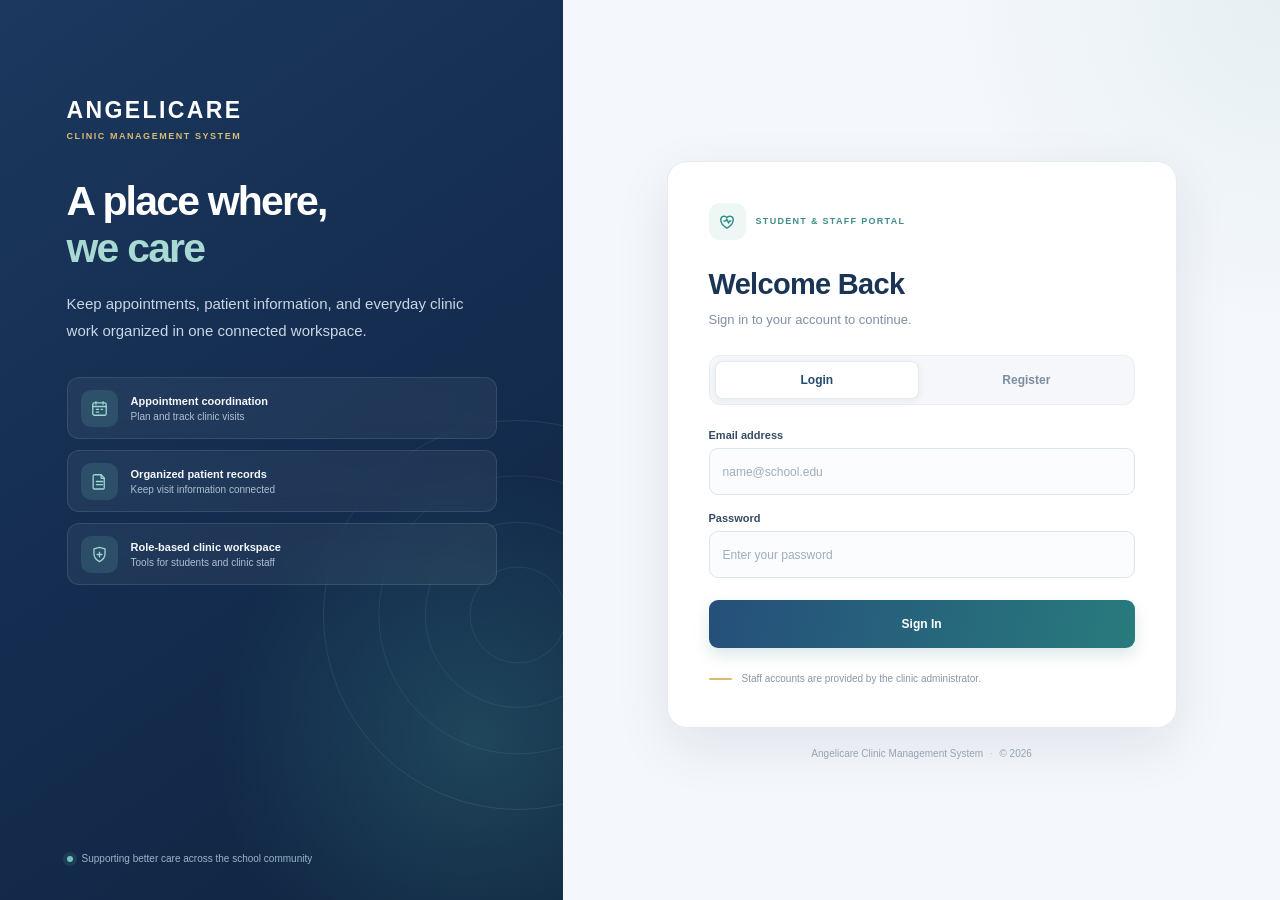
==== commit 2cae8e80: "Update index.html" ====
--- a/Finals_Clinic_System/wwwroot/index.html
+++ b/Finals_Clinic_System/wwwroot/index.html
@@ -1,53 +1,87 @@
-﻿
-<!DOCTYPE html>
+﻿<!DOCTYPE html>
 <html lang="en">
 <head>
     <meta charset="UTF-8">
     <meta name="viewport" content="width=device-width, initial-scale=1.0">
+    <meta name="theme-color" content="#172d50">
     <title>ANGELICARE | Clinic Management System</title>
-    <link rel="stylesheet" href="css/auth.css?v=3">
+    <link rel="stylesheet" href="css/auth.css?v=6">
 </head>
 <body>
+    <main class="auth-shell">
+        <section class="auth-brand-panel" aria-label="Angelicare introduction">
+            <div class="auth-brand-content">
+                <div class="auth-brand-top">
+                    <div>
+                        <span class="auth-brand-name">ANGELICARE</span>
+                        <span class="auth-brand-subtitle">CLINIC MANAGEMENT SYSTEM</span>
+                    </div>
+                </div>
+                <h1>A place where,<span>we care</span></h1>
+                <p class="brand-description">
+                    Keep appointments, patient information, and everyday clinic work organized in one connected workspace.
+                </p>
 
-    <main class="auth-container">
-        <section class="brand-section">
-            <div class="brand-content">
-                <p class="brand-label">CLINIC MANAGEMENT SYSTEM</p>
-                <h1>ANGELICARE</h1>
-                <p class="brand-description">
-                    Manage appointments, patient records, and clinic services
-                    in one organized system.
-                </p>
+                <div class="brand-feature-list" aria-label="Platform features">
+                    <div class="brand-feature">
+                        <span class="brand-feature-icon" aria-hidden="true">
+                            <svg viewBox="0 0 24 24"><rect x="3.5" y="5" width="17" height="15.5" rx="2"></rect><path d="M7.5 3.5v3M16.5 3.5v3M3.5 9.5h17M8 13h3M8 16.5h3M14 13h2"></path></svg>
+                        </span>
+                        <span><strong>Appointment coordination</strong><small>Plan and track clinic visits</small></span>
+                    </div>
+                    <div class="brand-feature">
+                        <span class="brand-feature-icon" aria-hidden="true">
+                            <svg viewBox="0 0 24 24"><path d="M6 3.5h8l4 4V20a1.5 1.5 0 0 1-1.5 1.5h-11A1.5 1.5 0 0 1 4 20V5a1.5 1.5 0 0 1 2-1.5Z"></path><path d="M14 3.5V8h4M8 12h8M8 16h8"></path></svg>
+                        </span>
+                        <span><strong>Organized patient records</strong><small>Keep visit information connected</small></span>
+                    </div>
+                    <div class="brand-feature">
+                        <span class="brand-feature-icon" aria-hidden="true">
+                            <svg viewBox="0 0 24 24"><path d="M12 21s-7-3.8-7-10V5l7-2 7 2v6c0 6.2-7 10-7 10Z"></path><path d="M9 12h6M12 9v6"></path></svg>
+                        </span>
+                        <span><strong>Role-based clinic workspace</strong><small>Tools for students and clinic staff</small></span>
+                    </div>
+                </div>
             </div>
 
-            <p class="brand-footer">
-                Angelicare Clinic Management System © 2026
-            </p>
+            <div class="auth-brand-bottom">
+                <span class="brand-bottom-dot" aria-hidden="true"></span>
+                <span>Supporting better care across the school community</span>
+            </div>
+            <div class="auth-brand-decoration" aria-hidden="true">
+                <span class="decoration-ring ring-one"></span>
+                <span class="decoration-ring ring-two"></span>
+                <span class="decoration-ring ring-three"></span>
+            </div>
         </section>
 
-        <section class="form-section">
-            <div class="form-wrapper">
+        <section class="auth-main">
+            <div class="auth-card">
+                <div class="auth-card-brand">
+                    <span class="auth-card-mark" aria-hidden="true">
+                        <svg viewBox="0 0 24 24"><path d="M12 20.5s-7.5-4.2-7.5-10a4.2 4.2 0 0 1 7.5-2.6 4.2 4.2 0 0 1 7.5 2.6c0 5.8-7.5 10-7.5 10Z"></path><path d="M8.5 12h2l1.2-2.5 2.1 5 1.2-2.5h1.5"></path></svg>
+                    </span>
+                    <span class="auth-card-kicker">STUDENT &amp; STAFF PORTAL</span>
+                </div>
 
                 <div class="form-heading">
                     <h2 id="formTitle">Welcome Back</h2>
                     <p id="formDescription">Sign in to your account to continue.</p>
                 </div>
 
-                <div class="form-tabs">
-                    <button type="button" id="loginTab" class="tab active">
-                        Login
-                    </button>
-                    <button type="button" id="registerTab" class="tab">
-                        Register
-                    </button>
+                <div class="form-tabs" role="tablist" aria-label="Account access">
+                    <button type="button" id="loginTab" class="tab active" role="tab" aria-selected="true" aria-controls="loginForm">Login</button>
+                    <button type="button" id="registerTab" class="tab" role="tab" aria-selected="false" aria-controls="registerForm">Register</button>
                 </div>
 
-                <form id="loginForm">
+                <form id="loginForm" class="auth-form">
                     <div class="form-group">
-                        <label for="loginEmail">Email Address</label>
+                        <label for="loginEmail">Email address</label>
                         <input type="email"
                                id="loginEmail"
-                               placeholder="Enter your email"
+                               name="email"
+                               placeholder="name@school.edu"
+                               autocomplete="username"
                                required>
                     </div>
 
@@ -55,37 +89,43 @@
                         <label for="loginPassword">Password</label>
                         <input type="password"
                                id="loginPassword"
+                               name="password"
                                placeholder="Enter your password"
+                               autocomplete="current-password"
                                required>
                     </div>
 
-                    <button type="submit" class="submit-button">
-                        Sign In
-                    </button>
+                    <button type="submit" class="submit-button">Sign In</button>
                 </form>
 
-                <form id="registerForm" class="hidden">
+                <form id="registerForm" class="auth-form hidden">
                     <div class="form-group">
-                        <label for="registerName">Full Name</label>
+                        <label for="registerName">Full name</label>
                         <input type="text"
                                id="registerName"
+                               name="fullName"
                                placeholder="Enter your full name"
+                               autocomplete="name"
                                required>
                     </div>
 
                     <div class="form-group">
-                        <label for="registerStudentNumber">Student Number</label>
+                        <label for="registerStudentNumber">Student number</label>
                         <input type="text"
                                id="registerStudentNumber"
+                               name="studentNumber"
                                placeholder="Enter your student number"
+                               autocomplete="off"
                                required>
                     </div>
 
                     <div class="form-group">
-                        <label for="registerEmail">Email Address</label>
+                        <label for="registerEmail">Email address</label>
                         <input type="email"
                                id="registerEmail"
-                               placeholder="Enter your email"
+                               name="email"
+                               placeholder="name@school.edu"
+                               autocomplete="email"
                                required>
                     </div>
 
@@ -93,22 +133,29 @@
                         <label for="registerPassword">Password</label>
                         <input type="password"
                                id="registerPassword"
+                               name="newPassword"
                                placeholder="At least 8 characters"
                                minlength="8"
+                               autocomplete="new-password"
                                required>
+                        <small class="input-hint">Use at least 8 characters.</small>
                     </div>
 
-                    <button type="submit" class="submit-button">
-                        Create Account
-                    </button>
+                    <button type="submit" class="submit-button">Create Student Account</button>
                 </form>
 
-                <p id="message" class="message"></p>
+                <p id="message" class="message" role="status" aria-live="polite"></p>
 
+                <div class="auth-card-footer">
+                    <span class="auth-footer-line"></span>
+                    <p>Staff accounts are provided by the clinic administrator.</p>
+                </div>
             </div>
+
+            <p class="auth-copyright">Angelicare Clinic Management System <span>·</span> © 2026</p>
         </section>
     </main>
 
-    <script src="js/auth.js"></script>
+    <script src="js/auth.js?v=4"></script>
 </body>
 </html>
--- a/Finals_Clinic_System/wwwroot/css/auth.css
+++ b/Finals_Clinic_System/wwwroot/css/auth.css
@@ -1,255 +1,615 @@
-﻿
+﻿:root {
+    color-scheme: light;
+    --auth-navy: #172f52;
+    --auth-navy-deep: #102541;
+    --auth-teal: #378f8d;
+    --auth-teal-bright: #65b9b1;
+    --auth-gold: #d8b96e;
+    --auth-ink: #213b5d;
+    --auth-muted: #7b8ba1;
+    --auth-line: #e4eaf1;
+}
+
 * {
+    box-sizing: border-box;
     margin: 0;
     padding: 0;
-    box-sizing: border-box;
     font-family: Arial, Helvetica, sans-serif;
 }
 
 html,
 body {
+    min-width: 320px;
+    min-height: 100%;
+}
+
+body {
+    min-height: 100vh;
+    overflow-x: hidden;
+    background: #f3f6fa;
+    color: var(--auth-ink);
+}
+
+button,
+input {
+    font: inherit;
+}
+
+.auth-shell {
+    display: grid;
+    grid-template-columns: minmax(420px, 44%) minmax(0, 56%);
+    min-height: 100vh;
+    min-height: 100dvh;
+}
+
+.auth-brand-panel {
+    position: relative;
+    display: flex;
+    min-height: 100vh;
+    flex-direction: column;
+    justify-content: space-between;
+    overflow: hidden;
+    padding: 42px clamp(36px, 5.2vw, 84px) 34px;
+    background: radial-gradient(circle at 85% 82%, rgba(66, 151, 148, .28), transparent 30%), linear-gradient(145deg, #1c385e 0%, #142d50 48%, #102440 100%);
+    color: #fff;
+}
+
+.auth-brand-top,
+.auth-brand-content,
+.auth-brand-bottom {
+    position: relative;
+    z-index: 1;
+}
+
+.auth-brand-top {
+    display: flex;
+    align-items: center;
+    gap: 12px;
+    margin-bottom: 38px;
+}
+
+.auth-brand-mark {
+    display: grid;
+    width: 43px;
+    height: 43px;
+    place-items: center;
+    border: 1px solid rgba(255, 255, 255, .22);
+    border-radius: 13px;
+    background: rgba(255, 255, 255, .09);
+    box-shadow: inset 0 1px 0 rgba(255, 255, 255, .12);
+}
+
+    .auth-brand-mark span {
+        color: #f0d48c;
+        font-size: 21px;
+        font-weight: 800;
+        letter-spacing: -1px;
+    }
+
+.auth-brand-name,
+.auth-brand-subtitle {
+    display: block;
+}
+
+.auth-brand-name {
+    font-size: 23px;
+    font-weight: 800;
+    letter-spacing: 2.4px;
+    line-height: 1.2;
+}
+
+.auth-brand-subtitle {
+    margin-top: 6px;
+    color: #d7ba75;
+    font-size: 9px;
+    font-weight: 800;
+    letter-spacing: 1.55px;
+}
+
+.auth-brand-content {
     width: 100%;
-    min-height: 100%;
-}
-
-body {
-    background: #ffffff;
-    color: #1e293b;
-    overflow-x: hidden;
-}
-
-.auth-container {
-    position: fixed;
-    inset: 0;
+    max-width: 650px;
+    margin: 55px auto 50px;
+}
+
+    .auth-brand-content h1 {
+        max-width: 650px;
+        margin-bottom: 18px;
+        color: #fff;
+        font-size: clamp(39px, 3.2vw, 50px);
+        font-weight: 800;
+        letter-spacing: -1.8px;
+        line-height: 1.12;
+    }
+
+        .auth-brand-content h1 span {
+            display: block;
+            margin-top: 2px;
+            color: #a9d9d3;
+        }
+
+.brand-description {
+    max-width: 440px;
+    color: #c9d6e5;
+    font-size: 15px;
+    line-height: 1.8;
+}
+
+.brand-feature-list {
     display: grid;
-    grid-template-columns: 50% 50%;
-    width: 100vw;
-    height: 100vh;
-    height: 100dvh;
-    background: #ffffff;
-    overflow-y: auto;
-    overflow-x: hidden;
-}
-
-.brand-section {
-    position: relative;
+    gap: 11px;
+    max-width: 430px;
+    margin-top: 33px;
+}
+
+.brand-feature {
+    display: flex;
+    align-items: center;
+    gap: 13px;
+    min-height: 62px;
+    padding: 10px 13px;
+    border: 1px solid rgba(255, 255, 255, .1);
+    border-radius: 12px;
+    background: rgba(255, 255, 255, .055);
+    backdrop-filter: blur(8px);
+}
+
+.brand-feature-icon {
+    display: grid;
+    width: 37px;
+    height: 37px;
+    flex: 0 0 37px;
+    place-items: center;
+    border-radius: 10px;
+    background: rgba(105, 190, 180, .16);
+    color: #9dd8d1;
+}
+
+    .brand-feature-icon svg {
+        width: 19px;
+        height: 19px;
+        fill: none;
+        stroke: currentColor;
+        stroke-linecap: round;
+        stroke-linejoin: round;
+        stroke-width: 1.65;
+    }
+
+.brand-feature strong,
+.brand-feature small {
+    display: block;
+}
+
+.brand-feature strong {
+    color: #f5f8fc;
+    font-size: 11px;
+    font-weight: 750;
+}
+
+.brand-feature small {
+    margin-top: 4px;
+    color: #aebfd1;
+    font-size: 10px;
+}
+
+.auth-brand-bottom {
+    display: flex;
+    align-items: center;
+    gap: 9px;
+    color: #9fb3ca;
+    font-size: 10px;
+    line-height: 1.5;
+}
+
+.brand-bottom-dot {
+    width: 6px;
+    height: 6px;
+    border-radius: 50%;
+    background: #72c3b8;
+    box-shadow: 0 0 0 4px rgba(114, 195, 184, .12);
+}
+
+.auth-brand-decoration {
+    position: absolute;
+    right: -150px;
+    bottom: 90px;
+    width: 390px;
+    height: 390px;
+    border: 1px solid rgba(179, 218, 219, .11);
+    border-radius: 50%;
+    pointer-events: none;
+}
+
+.decoration-ring {
+    position: absolute;
+    inset: 50%;
+    display: block;
+    border: 1px solid rgba(179, 218, 219, .09);
+    border-radius: 50%;
+    transform: translate(-50%, -50%);
+}
+
+.ring-one {
+    width: 72%;
+    height: 72%;
+}
+
+.ring-two {
+    width: 48%;
+    height: 48%;
+}
+
+.ring-three {
+    width: 25%;
+    height: 25%;
+}
+
+.auth-main {
+    display: flex;
     min-width: 0;
     min-height: 100vh;
-    background: #102b4e;
-    color: #ffffff;
+    flex-direction: column;
+    align-items: center;
+    justify-content: center;
+    padding: 42px clamp(25px, 5vw, 86px) 22px;
+    background: radial-gradient(circle at 100% 0%, rgba(70, 151, 147, .08), transparent 28%), #f4f7fb;
+}
+
+.auth-card {
+    width: 100%;
+    max-width: 510px;
+    padding: clamp(27px, 3.2vw, 42px);
+    border: 1px solid #e5ebf2;
+    border-radius: 20px;
+    background: #fff;
+    box-shadow: 0 18px 55px rgba(24, 48, 78, .09);
+}
+
+.auth-card-brand {
     display: flex;
     align-items: center;
+    gap: 10px;
+    margin-bottom: 27px;
+}
+
+.auth-card-mark {
+    display: grid;
+    width: 37px;
+    height: 37px;
+    place-items: center;
+    border-radius: 11px;
+    background: #eef7f6;
+    color: #328d88;
+}
+
+    .auth-card-mark svg {
+        width: 20px;
+        height: 20px;
+        fill: none;
+        stroke: currentColor;
+        stroke-linecap: round;
+        stroke-linejoin: round;
+        stroke-width: 1.7;
+    }
+
+.auth-card-kicker {
+    color: #418b89;
+    font-size: 9px;
+    font-weight: 800;
+    letter-spacing: 1.3px;
+}
+
+.form-heading {
+    margin-bottom: 25px;
+}
+
+    .form-heading h2 {
+        margin-bottom: 8px;
+        color: #193454;
+        font-size: 29px;
+        font-weight: 800;
+        letter-spacing: -.7px;
+        line-height: 1.2;
+    }
+
+    .form-heading p {
+        color: #8290a3;
+        font-size: 13px;
+        line-height: 1.6;
+    }
+
+.form-tabs {
+    display: grid;
+    grid-template-columns: 1fr 1fr;
+    gap: 5px;
+    margin-bottom: 24px;
+    padding: 5px;
+    border: 1px solid #e8edf3;
+    border-radius: 11px;
+    background: #f5f7fa;
+}
+
+.tab {
+    min-height: 38px;
+    border: 1px solid transparent;
+    border-radius: 8px;
+    background: transparent;
+    color: #7e8ca0;
+    font-size: 12px;
+    font-weight: 700;
+    cursor: pointer;
+    transition: color .16s ease, background .16s ease, box-shadow .16s ease;
+}
+
+    .tab:hover {
+        color: #274c70;
+    }
+
+    .tab.active {
+        border-color: #e3eaf0;
+        background: #fff;
+        color: #214a70;
+        box-shadow: 0 2px 7px rgba(27, 54, 83, .07);
+    }
+
+.form-group {
+    margin-bottom: 17px;
+}
+
+    .form-group label {
+        display: block;
+        margin-bottom: 7px;
+        color: #344a65;
+        font-size: 11px;
+        font-weight: 750;
+    }
+
+    .form-group input {
+        width: 100%;
+        height: 47px;
+        padding: 0 13px;
+        border: 1px solid #dce4ed;
+        border-radius: 9px;
+        outline: none;
+        background: #fbfcfe;
+        color: #263d5c;
+        font-size: 12px;
+        transition: border-color .16s ease, box-shadow .16s ease, background .16s ease;
+    }
+
+        .form-group input::placeholder {
+            color: #a0adbc;
+        }
+
+        .form-group input:focus {
+            border-color: #459b96;
+            background: #fff;
+            box-shadow: 0 0 0 3px rgba(69, 155, 150, .12);
+        }
+
+        .form-group input:-webkit-autofill,
+        .form-group input:-webkit-autofill:hover,
+        .form-group input:-webkit-autofill:focus {
+            -webkit-text-fill-color: #263d5c;
+            box-shadow: 0 0 0 1000px #f1f5fc inset;
+        }
+
+.input-hint {
+    display: block;
+    margin-top: 6px;
+    color: #98a4b3;
+    font-size: 10px;
+}
+
+.submit-button {
+    display: inline-flex;
+    width: 100%;
+    min-height: 48px;
+    align-items: center;
     justify-content: center;
-    padding: 70px clamp(40px, 6vw, 105px) 110px;
-}
-
-.brand-content {
-    width: 100%;
-    max-width: 540px;
-}
-
-.brand-label {
-    color: #d5b66b;
+    margin-top: 5px;
+    border: 0;
+    border-radius: 9px;
+    background: linear-gradient(100deg, #254f7a, #287b7d);
+    color: #fff;
     font-size: 12px;
-    font-weight: bold;
-    letter-spacing: 2.5px;
-    margin-bottom: 22px;
-}
-
-.brand-content h1 {
-    font-size: clamp(38px, 4.2vw, 60px);
-    font-weight: 700;
-    letter-spacing: 3px;
-    line-height: 1.15;
-    margin-bottom: 25px;
-}
-
-.brand-description {
-    max-width: 450px;
-    color: #d4dfec;
-    font-size: 17px;
-    line-height: 1.8;
-}
-
-.brand-footer {
-    position: absolute;
-    bottom: 38px;
-    left: clamp(40px, 6vw, 105px);
-    color: #aabbd0;
-    font-size: 12px;
+    font-weight: 800;
+    cursor: pointer;
+    box-shadow: 0 7px 16px rgba(39, 100, 119, .16);
+    transition: transform .16s ease, box-shadow .16s ease, filter .16s ease;
+}
+
+    .submit-button:hover {
+        filter: brightness(1.06);
+        box-shadow: 0 9px 20px rgba(39, 100, 119, .22);
+        transform: translateY(-1px);
+    }
+
+    .submit-button:disabled {
+        opacity: .65;
+        cursor: not-allowed;
+        transform: none;
+    }
+
+.message {
+    min-height: 0;
+    margin-top: 14px;
+    border-radius: 8px;
+    font-size: 11px;
     line-height: 1.5;
-}
-
-.form-section {
-    min-width: 0;
-    min-height: 100vh;
-    background: #ffffff;
+    text-align: left;
+}
+
+    .message:empty {
+        display: none;
+    }
+
+    .message.error,
+    .message.success {
+        padding: 10px 12px;
+    }
+
+    .message.error {
+        border: 1px solid #f3d8d6;
+        background: #fff5f4;
+        color: #a9433d;
+    }
+
+    .message.success {
+        border: 1px solid #d6eadf;
+        background: #f1faf5;
+        color: #28734b;
+    }
+
+.hidden {
+    display: none !important;
+}
+
+.auth-card-footer {
     display: flex;
     align-items: center;
-    justify-content: center;
-    padding: 60px clamp(45px, 7vw, 120px);
-}
-
-.form-wrapper {
-    width: 100%;
-    max-width: 465px;
-}
-
-.form-heading {
-    margin-bottom: 38px;
-}
-
-    .form-heading h2 {
-        color: #102b4e;
-        font-size: 34px;
-        font-weight: 700;
-        line-height: 1.25;
-        margin-bottom: 12px;
-    }
-
-    .form-heading p {
-        color: #7b8798;
-        font-size: 15px;
-        line-height: 1.6;
-    }
-
-.form-tabs {
-    display: flex;
-    gap: 30px;
-    border-bottom: 1px solid #e2e8f0;
-    margin-bottom: 32px;
-}
-
-.tab {
-    border: none;
-    background: transparent;
-    padding: 13px 5px;
-    color: #8994a4;
-    font-size: 14px;
-    cursor: pointer;
-}
-
-    .tab.active {
-        color: #174b80;
-        font-weight: bold;
-        border-bottom: 3px solid #174b80;
-    }
-
-.form-group {
-    margin-bottom: 22px;
-}
-
-    .form-group label {
-        display: block;
-        font-size: 13px;
-        font-weight: bold;
-        color: #34445a;
-        margin-bottom: 10px;
-    }
-
-    .form-group input {
-        width: 100%;
-        height: 52px;
-        padding: 0 15px;
-        border: 1px solid #d8e0e9;
-        border-radius: 7px;
-        outline: none;
-        font-size: 14px;
-        color: #1e293b;
-        background: #fbfcfe;
-        transition: border-color 0.2s, box-shadow 0.2s;
-    }
-
-        .form-group input:focus {
-            border-color: #285b8e;
-            box-shadow: 0 0 0 3px rgba(40, 91, 142, 0.10);
-        }
-
-.submit-button {
-    width: 100%;
-    height: 52px;
-    border: none;
-    border-radius: 7px;
-    background: #174b80;
-    color: #ffffff;
-    font-size: 14px;
-    font-weight: bold;
-    cursor: pointer;
-    margin-top: 8px;
-    transition: background 0.2s;
-}
-
-    .submit-button:hover {
-        background: #103a66;
-    }
-
-    .submit-button:disabled {
-        opacity: 0.65;
-        cursor: not-allowed;
-    }
-
-.message {
-    margin-top: 18px;
-    font-size: 13px;
+    gap: 10px;
+    margin-top: 23px;
+}
+
+.auth-footer-line {
+    width: 23px;
+    height: 2px;
+    flex: 0 0 23px;
+    border-radius: 2px;
+    background: #d9ba70;
+}
+
+.auth-card-footer p {
+    color: #8996a7;
+    font-size: 10px;
     line-height: 1.5;
+}
+
+.auth-copyright {
+    margin-top: 20px;
+    color: #97a3b2;
+    font-size: 10px;
     text-align: center;
 }
 
-    .message.error {
-        color: #c0392b;
-    }
-
-    .message.success {
-        color: #218653;
-    }
-
-.hidden {
-    display: none !important;
-}
-
-@media (max-width: 700px) {
-    .auth-container {
-        position: relative;
+    .auth-copyright span {
+        padding: 0 4px;
+        color: #c0c9d4;
+    }
+
+@media (max-width: 1050px) {
+    .auth-shell {
+        grid-template-columns: minmax(360px, 42%) minmax(0, 58%);
+    }
+
+    .auth-brand-panel {
+        padding-right: 32px;
+        padding-left: 32px;
+    }
+
+    .auth-main {
+        padding-right: 30px;
+        padding-left: 30px;
+    }
+
+    .auth-brand-content h1 {
+        font-size: clamp(34px, 3.8vw, 46px);
+    }
+}
+
+@media (max-width: 760px) {
+    .auth-shell {
         display: flex;
         flex-direction: column;
-        width: 100%;
-        height: auto;
-        min-height: 100vh;
-        overflow: visible;
-    }
-
-    .brand-section {
-        min-height: 310px;
-        padding: 50px 30px 75px;
-    }
-
-    .brand-content {
-        max-width: 100%;
-    }
-
-        .brand-content h1 {
-            font-size: 39px;
+    }
+
+    .auth-brand-panel {
+        min-height: auto;
+        padding: 25px 25px 26px;
+    }
+
+    .auth-brand-content {
+        max-width: 650px;
+        margin: 35px auto 27px;
+    }
+
+    .auth-brand-top {
+        margin-bottom: 27px;
+    }
+
+    .auth-brand-content h1 {
+        max-width: 560px;
+        font-size: clamp(34px, 7vw, 46px);
+    }
+
+    .brand-description {
+        max-width: 520px;
+        font-size: 13px;
+    }
+
+    .brand-feature-list {
+        grid-template-columns: 1fr;
+        gap: 8px;
+        margin-top: 22px;
+    }
+
+    .brand-feature {
+        min-height: 55px;
+    }
+
+    .auth-brand-bottom {
+        font-size: 9px;
+    }
+
+    .auth-brand-decoration {
+        right: -240px;
+        bottom: -170px;
+    }
+
+    .auth-main {
+        min-height: auto;
+        padding: 28px 18px 20px;
+    }
+
+    .auth-card {
+        max-width: 520px;
+        padding: 26px 22px;
+        border-radius: 16px;
+    }
+
+    .auth-card-brand {
+        margin-bottom: 21px;
+    }
+}
+
+@media (max-width: 420px) {
+    .auth-brand-panel {
+        padding: 21px 19px 22px;
+    }
+
+    .auth-brand-name {
+        font-size: 16px;
+    }
+
+    .auth-brand-content {
+        margin-top: 29px;
+    }
+
+        .auth-brand-content h1 {
+            font-size: 36px;
         }
 
-    .brand-description {
-        font-size: 15px;
-    }
-
-    .brand-footer {
-        left: 30px;
-        bottom: 22px;
-    }
-
-    .form-section {
-        min-height: 550px;
-        padding: 50px 30px;
-    }
-
-    .form-wrapper {
-        max-width: 100%;
+    .auth-main {
+        padding-right: 12px;
+        padding-left: 12px;
+    }
+
+    .auth-card {
+        padding: 23px 18px;
     }
 
     .form-heading h2 {
-        font-size: 29px;
-    }
-}
+        font-size: 26px;
+    }
+}
